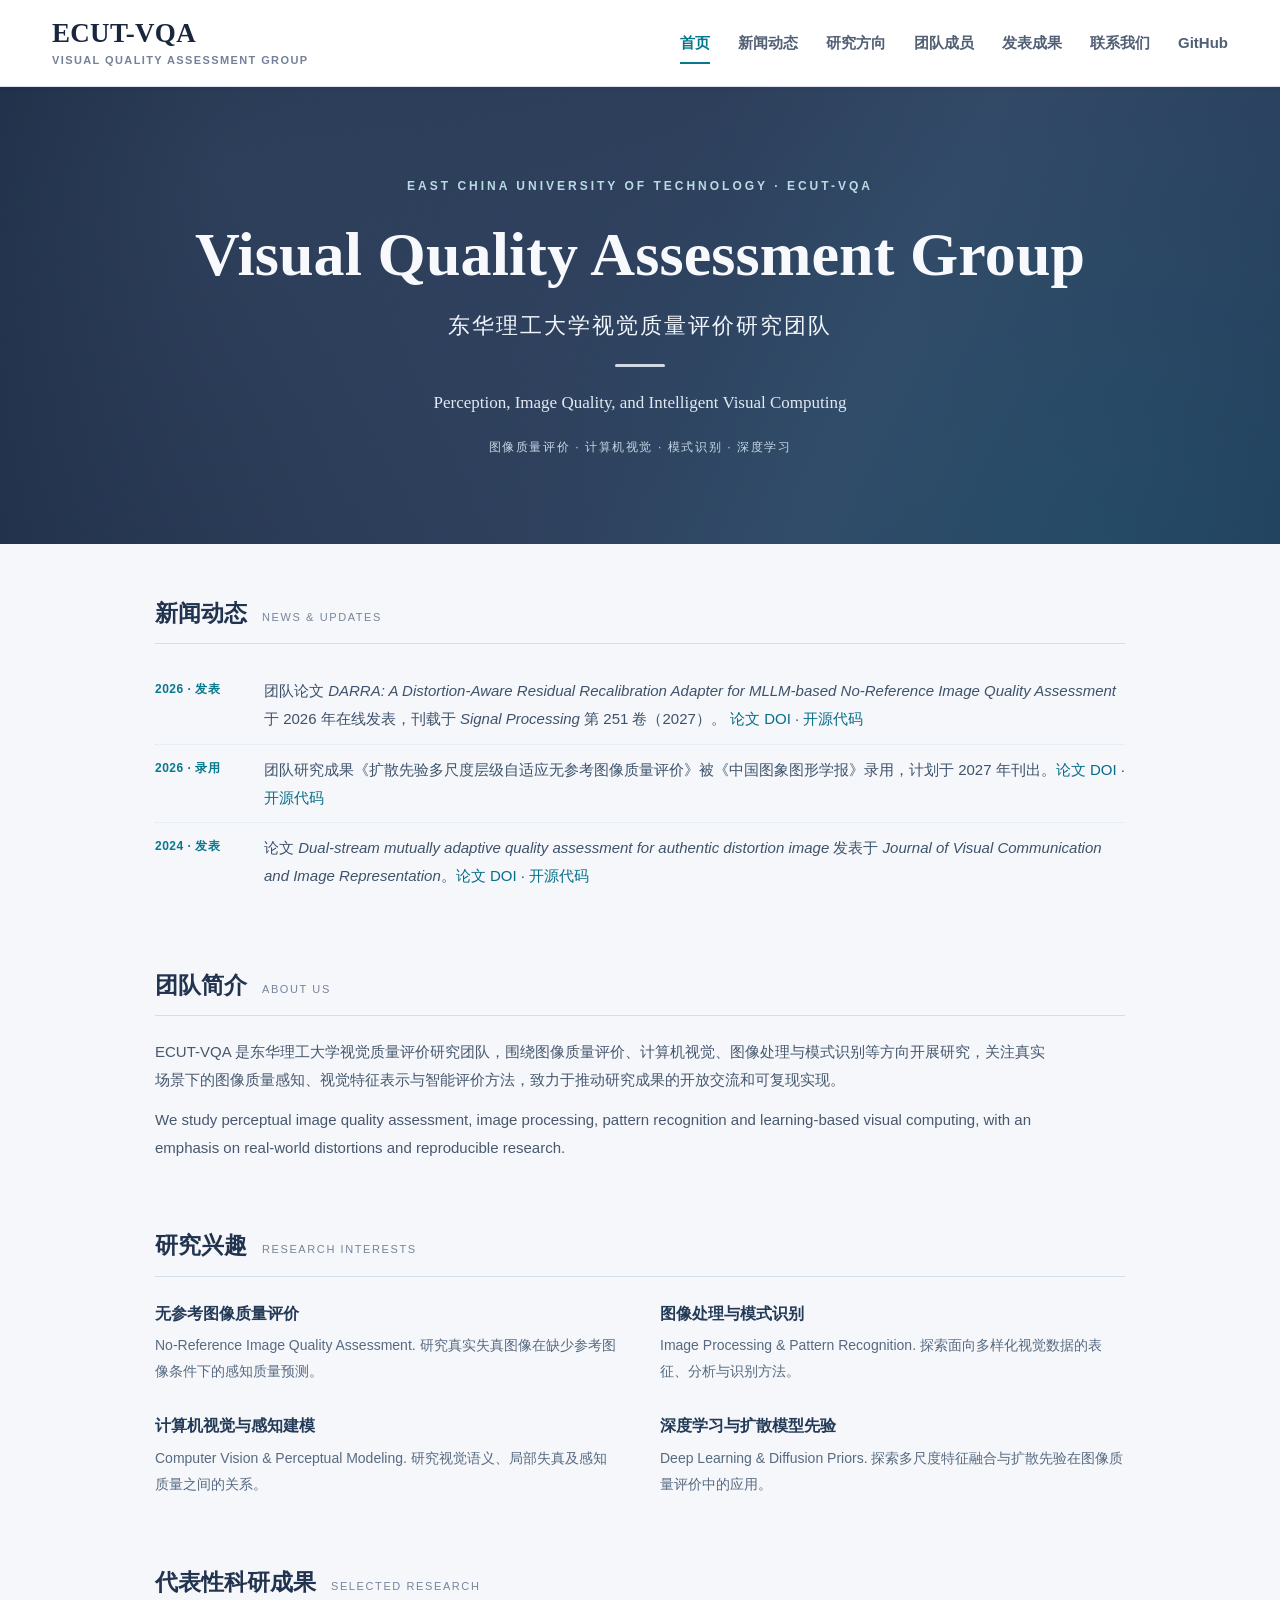
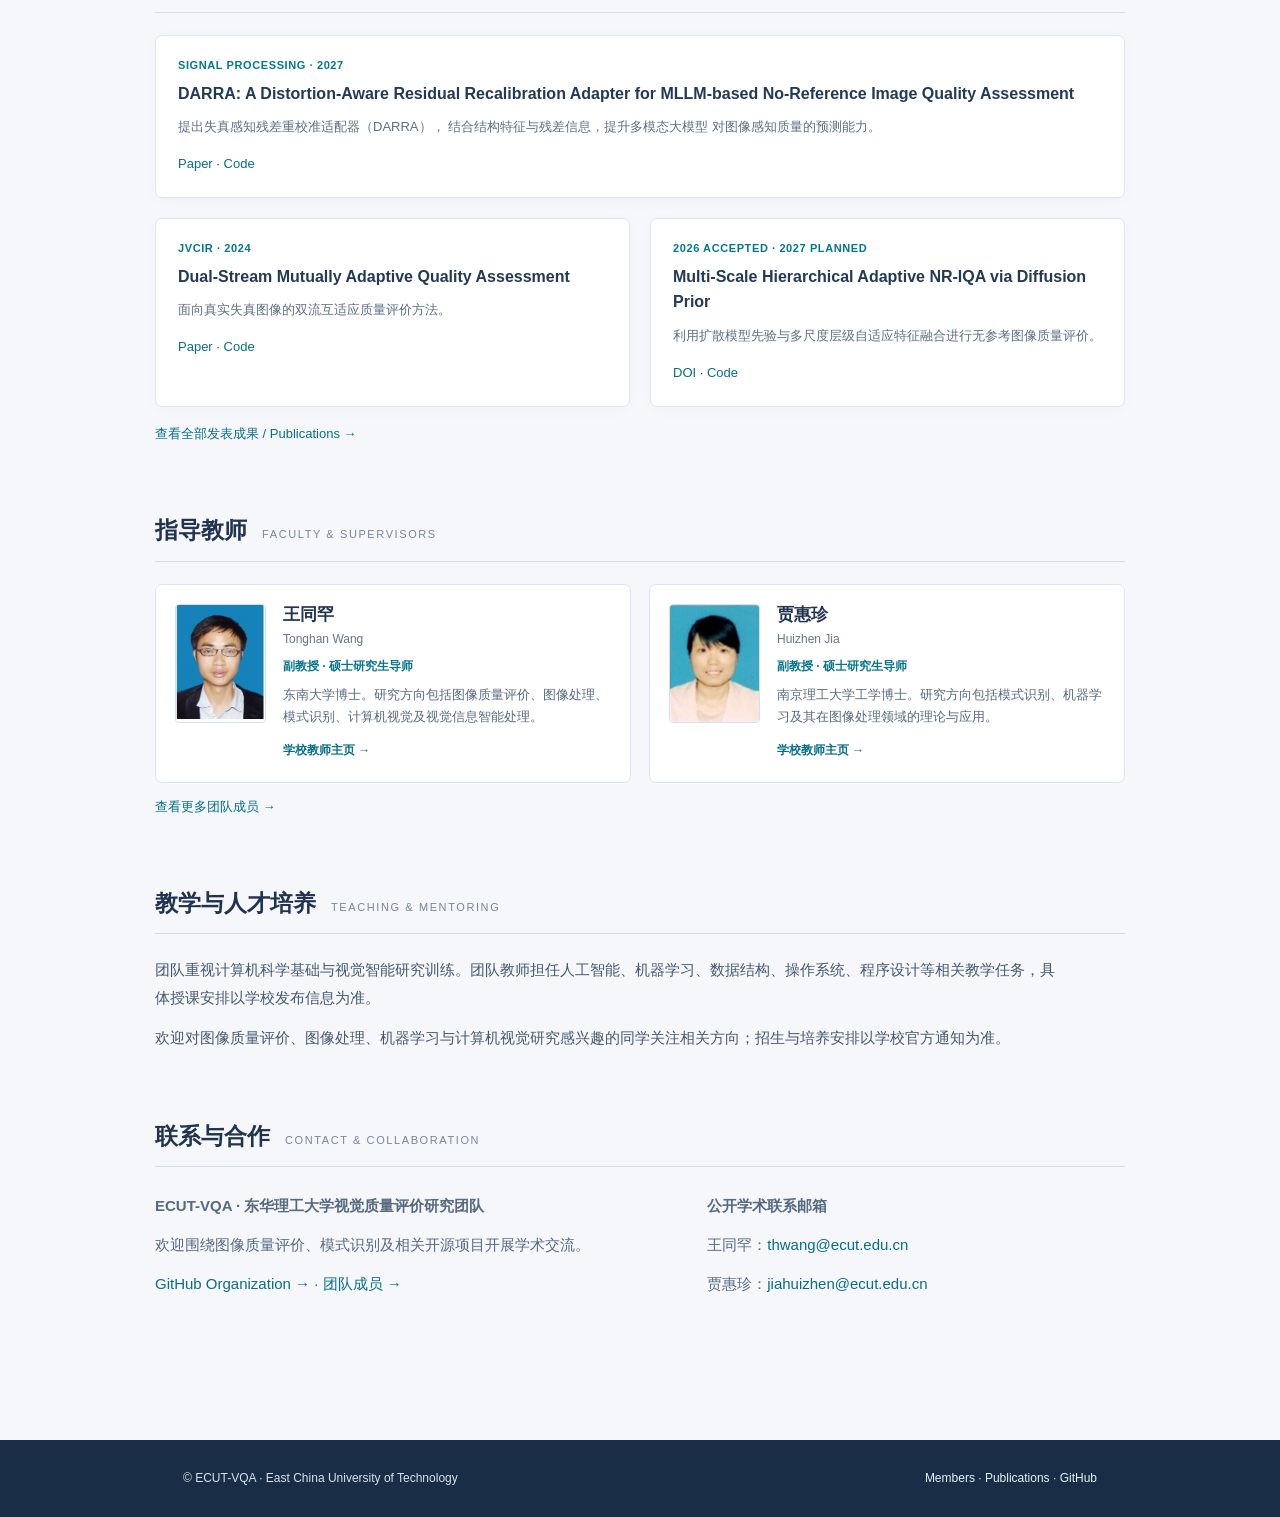
==== index.html @ 9368e844 "Update index.html" ====
<!doctype html>
<html lang="zh-CN">

<link rel="stylesheet" href="../assets/navigation.css">

<head>
  <meta charset="utf-8">
  <meta name="viewport" content="width=device-width, initial-scale=1">
  <meta name="description" content="ECUT-VQA 东华理工大学视觉质量评价研究团队。研究图像质量评价、模式识别、计算机视觉与深度学习。">
  <meta name="theme-color" content="#23344f">
  <title>ECUT-VQA | 东华理工大学视觉质量评价研究团队</title>
  <style>
    :root { --navy:#22334f; --navy-deep:#19273e; --navy-light:#3b4e6a; --teal:#04788d; --teal-light:#e8f5f6; --ink:#26364b; --muted:#607087; --line:#dce3ed; --bg:#f5f7fb; --white:#fff; }
    * {box-sizing:border-box}
    html{scroll-behavior:smooth;scroll-padding-top:90px}
    body{margin:0;background:var(--bg);color:var(--ink);font:15px/1.85 "Noto Sans SC","Microsoft YaHei","PingFang SC",-apple-system,BlinkMacSystemFont,"Segoe UI",sans-serif}
    a{color:#086e88;text-decoration:none}
    a:hover{text-decoration:underline}
    a:focus-visible{outline:3px solid #80c7d6;outline-offset:3px;border-radius:2px}
    .container{max-width:970px;margin:0 auto;padding:0 28px}
    .site-header{position:sticky;top:0;z-index:20;background:rgba(255,255,255,.97);border-bottom:1px solid var(--line);box-shadow:0 1px 8px rgba(22,39,61,.035)}
    .header-row{min-height:68px;display:flex;align-items:center;justify-content:space-between;gap:24px}
    .brand{font-family:Georgia,"Times New Roman",serif;color:var(--navy-deep);font-size:22px;font-weight:700;letter-spacing:.3px;white-space:nowrap}
    .brand small{display:block;font:10px/1.4 "Segoe UI",sans-serif;letter-spacing:1.3px;color:var(--muted);text-transform:uppercase}
    .nav{display:flex;align-items:center;flex-wrap:wrap;column-gap:23px;row-gap:5px}
    .nav a{font-size:13px;color:#526076;font-weight:600}
    .nav a:hover,.nav a.active{color:#006f8b;text-decoration:none}
    .hero{position:relative;isolation:isolate;overflow:hidden;text-align:center;background:linear-gradient(115deg,#1c2a43,#344765 67%,#263b59);color:#f8f9fd;padding:88px 0 86px}
    .hero:before{content:"";position:absolute;inset:0;z-index:-1;background:radial-gradient(circle at 18% 18%,rgba(142,180,217,.10),transparent 45%),radial-gradient(circle at 86% 100%,rgba(11,127,143,.18),transparent 50%)}
    .hero .eyebrow{font-size:12px;letter-spacing:3px;color:#b9dbe4;font-weight:700;text-transform:uppercase;margin-bottom:20px}
    .hero h1{font-family:Georgia,"Times New Roman",serif;font-size:clamp(37px,5.2vw,62px);font-weight:700;line-height:1.2;letter-spacing:.1px;max-width:920px;margin:0 auto 13px}
    .hero .cn{font-size:22px;letter-spacing:2px;font-weight:500;margin:14px auto 13px;color:#f1f5fc}
    .hero .rule{width:50px;height:3px;background:#d0dae7;margin:18px auto 20px;border-radius:4px}
    .hero .tagline{font-family:Georgia,"Times New Roman",serif;font-size:17px;color:#e1e9f3;margin:0}
    .hero .strap{font-size:12px;color:#c5d6e5;letter-spacing:1.6px;margin:17px 0 0}
    .content{padding:53px 0 64px}
    .section{margin-bottom:68px}
    .sec-head{display:flex;align-items:baseline;gap:15px;border-bottom:1px solid #d4deeb;padding-bottom:12px;margin-bottom:22px}
    .sec-head h2{font:600 23px/1.5 "Noto Serif SC","Songti SC","SimSun",Georgia,serif;margin:0;color:var(--navy)}
    .sec-head span{font:11px "Segoe UI",sans-serif;color:#77859a;letter-spacing:1.6px;text-transform:uppercase}
    .intro{max-width:900px;color:#47586e;margin:0 0 12px}
    .news-list{padding:0;margin:0;list-style:none}
    .news-list li{display:grid;grid-template-columns:92px 1fr;gap:17px;align-items:start;padding:11px 0;border-bottom:1px dotted #dde5ee}
    .news-list li:last-child{border-bottom:0}
    .news-year{font:700 12px/2 "Segoe UI",Arial,sans-serif;color:#08788d;letter-spacing:.5px}
    .news-list p{margin:0;color:#3e536b}
    .list-feature{display:grid;grid-template-columns:repeat(2,minmax(0,1fr));gap:26px 40px}
    .interest h3{color:#243b58;font-size:16px;margin:0 0 5px}
    .interest p{margin:0;color:#576a80;font-size:14px}
    .project-list{display:grid;grid-template-columns:1fr 1fr;gap:20px}
    .project{padding:21px 22px;background:#fff;border:1px solid #dde5ef;border-radius:7px;box-shadow:0 3px 18px rgba(38,57,82,.025)}
    .project h3{font-size:16px;line-height:1.6;margin:7px 0;color:#233a56}
    .project .label{font:700 11px/1.5 "Segoe UI",sans-serif;letter-spacing:.6px;color:#03788c}
    .project p{font-size:13px;color:#5c6f85;margin:9px 0}
    .project .links{font-size:13px;margin:13px 0 0}
    .teacher-list{display:grid;grid-template-columns:1fr 1fr;gap:18px}
    .teacher{display:flex;gap:17px;background:white;border:1px solid #dce5ef;padding:19px;border-radius:7px;align-items:flex-start;min-height:195px}
    .teacher img{width:91px;height:119px;object-fit:cover;flex-shrink:0;background:#e3ebf5;border-radius:4px;border:1px solid #d5dfe9}
    .teacher h3{font-size:17px;color:var(--navy);margin:0;line-height:1.35}
    .teacher .latin{color:#65768a;font-size:12px;margin:1px 0 5px}
    .teacher .role{font-size:12px;font-weight:700;color:#08768a;margin:2px 0 7px}
    .teacher .focus{font-size:13px;color:#586a80;line-height:1.7;margin:0 0 7px}
    .teacher a{font-size:12px;font-weight:650}
    .note{color:#718097;font-size:12px;margin-top:12px}
    .teachlist{margin:0;padding-left:20px;color:#52677e}
    .teachlist li{margin:7px 0}
    .contact{display:grid;grid-template-columns:1.25fr 1fr;gap:30px;align-items:start}
    .contact p{margin:3px 0 11px;color:#576a80}
    .contact a{overflow-wrap:anywhere}
    .foot{background:#192d46;color:#d8e2ef;padding:27px 0;font-size:12px}
    .foot .container{display:flex;justify-content:space-between;gap:18px;flex-wrap:wrap}
    .foot a{color:#e2f4f8}
    @media(max-width:780px){.header-row{padding:12px 0;align-items:flex-start;flex-direction:column;gap:9px}.nav{gap:8px 15px}.hero{padding:72px 0}.hero h1{font-size:38px}.hero .cn{font-size:17px;letter-spacing:.5px}.content{padding-top:36px}.list-feature,.project-list,.teacher-list,.contact{grid-template-columns:1fr}.section{margin-bottom:49px}}
    @media(max-width:480px){.container{padding:0 18px}.hero h1{font-size:33px}.hero .tagline{font-size:14px}.news-list li{grid-template-columns:64px 1fr;gap:8px}.teacher{padding:14px;gap:13px}.teacher img{width:76px;height:100px}.sec-head h2{font-size:21px}}
  
/* ===== ECUT-VQA Navigation Optimization ===== */

/* Only widen the header, not the page content */
.site-header .container {
  max-width: 1240px;
  padding-left: 32px;
  padding-right: 32px;
}

/* Header height and spacing */
.site-header .header-row {
  min-height: 86px;
  gap: 36px;
}

/* ECUT-VQA brand */
.site-header .brand {
  font-size: 27px;
  line-height: 1.15;
}

.site-header .brand small {
  font-size: 11px;
  letter-spacing: 1.4px;
  margin-top: 4px;
}

/* Navigation menu */
.site-header .nav {
  column-gap: 28px;
  row-gap: 12px;
  justify-content: flex-end;
}

.site-header .nav a {
  font-size: 15px;
  line-height: 1.5;
  white-space: nowrap;
}

/* Medium screens */
@media (max-width: 1050px) {
  .site-header .header-row {
    padding-top: 14px;
    padding-bottom: 14px;
    flex-wrap: wrap;
    gap: 16px;
  }

  .site-header .nav {
    column-gap: 22px;
    justify-content: flex-start;
  }
}

/* Mobile screens */
@media (max-width: 780px) {
  .site-header .container {
    padding-left: 20px;
    padding-right: 20px;
  }

  .site-header .brand {
    font-size: 25px;
  }

  .site-header .nav {
    column-gap: 16px;
    row-gap: 10px;
  }

  .site-header .nav a {
    font-size: 14px;
  }
}

  </style>
</head>
<body>
  <header class="site-header">
    <div class="container header-row">
      <a class="brand" href="index.html">ECUT-VQA<small>Visual Quality Assessment Group</small></a>
      <nav class="nav" aria-label="主导航">
        <a class="active" href="index.html" aria-current="page">首页</a>
        <a href="#news">新闻动态</a>
        <a href="#interests">研究方向</a>
        <a href="members.html">团队成员</a>
        <a href="publications.html">发表成果</a>
        <a href="contact.html">联系我们</a>
        <a href="https://github.com/ECUT-VQA" target="_blank" rel="noopener noreferrer">GitHub</a>
      </nav>
    </div>
  </header>
  <main>
    <section class="hero" aria-labelledby="hero-title">
      <div class="container">
        <div class="eyebrow">East China University of Technology · ECUT-VQA</div>
        <h1 id="hero-title">Visual Quality Assessment Group</h1>
        <p class="cn">东华理工大学视觉质量评价研究团队</p>
        <div class="rule" aria-hidden="true"></div>
        <p class="tagline">Perception, Image Quality, and Intelligent Visual Computing</p>
        <p class="strap">图像质量评价 · 计算机视觉 · 模式识别 · 深度学习</p>
      </div>
    </section>
    <div class="container content">
      <section class="section" id="news" aria-labelledby="news-title">
        <div class="sec-head"><h2 id="news-title">新闻动态</h2><span>News &amp; Updates</span></div>
        <ul class="news-list">
          
          <li>
            <span class="news-year">2026 · 发表</span>
            <p>
              团队论文
              <em>DARRA: A Distortion-Aware Residual Recalibration Adapter for MLLM-based No-Reference Image Quality Assessment</em>
              于 2026 年在线发表，刊载于
              <em>Signal Processing</em> 第 251 卷（2027）。
              <a href="https://doi.org/10.1016/j.sigpro.2026.110859">论文 DOI</a>
              ·
              <a href="https://github.com/ECUT-VQA/DARRA">开源代码</a>
            </p>
          </li>

          <li><span class="news-year">2026 · 录用</span><p>团队研究成果《扩散先验多尺度层级自适应无参考图像质量评价》被《中国图象图形学报》录用，计划于 2027 年刊出。<a href="https://doi.org/10.11834/jig.260455">论文 DOI</a> · <a href="https://github.com/ECUT-VQA/Diffusion-prior-multi-scale-hierarchical-adaptive-no-reference-image-quality-assessment">开源代码</a></p></li>
          <li><span class="news-year">2024 · 发表</span><p>论文 <em>Dual-stream mutually adaptive quality assessment for authentic distortion image</em> 发表于 <em>Journal of Visual Communication and Image Representation</em>。<a href="https://doi.org/10.1016/j.jvcir.2024.104216">论文 DOI</a> · <a href="https://github.com/ECUT-VQA/Dual-Stream-Mutually-Adaptive-Quality-Assessment-for-Authentic-Distortion-Image">开源代码</a></p></li>
        </ul>
      </section>
      <section class="section" id="about" aria-labelledby="about-title">
        <div class="sec-head"><h2 id="about-title">团队简介</h2><span>About Us</span></div>
        <p class="intro">ECUT-VQA 是东华理工大学视觉质量评价研究团队，围绕图像质量评价、计算机视觉、图像处理与模式识别等方向开展研究，关注真实场景下的图像质量感知、视觉特征表示与智能评价方法，致力于推动研究成果的开放交流和可复现实现。</p>
        <p class="intro">We study perceptual image quality assessment, image processing, pattern recognition and learning-based visual computing, with an emphasis on real-world distortions and reproducible research.</p>
      </section>
      <section class="section" id="interests" aria-labelledby="interests-title">
        <div class="sec-head"><h2 id="interests-title">研究兴趣</h2><span>Research Interests</span></div>
        <div class="list-feature">
          <div class="interest"><h3>无参考图像质量评价</h3><p>No-Reference Image Quality Assessment. 研究真实失真图像在缺少参考图像条件下的感知质量预测。</p></div>
          <div class="interest"><h3>图像处理与模式识别</h3><p>Image Processing &amp; Pattern Recognition. 探索面向多样化视觉数据的表征、分析与识别方法。</p></div>
          <div class="interest"><h3>计算机视觉与感知建模</h3><p>Computer Vision &amp; Perceptual Modeling. 研究视觉语义、局部失真及感知质量之间的关系。</p></div>
          <div class="interest"><h3>深度学习与扩散模型先验</h3><p>Deep Learning &amp; Diffusion Priors. 探索多尺度特征融合与扩散先验在图像质量评价中的应用。</p></div>
        </div>
      </section>
      <section class="section" id="projects" aria-labelledby="projects-title">
        <div class="sec-head"><h2 id="projects-title">代表性科研成果</h2><span>Selected Research</span></div>
        <div class="project-list">
          
          <article class="project" style="grid-column:1 / -1">
            <div class="label">SIGNAL PROCESSING · 2027</div>
          
            <h3>
              DARRA: A Distortion-Aware Residual
              Recalibration Adapter for MLLM-based
              No-Reference Image Quality Assessment
            </h3>
          
            <p>
              提出失真感知残差重校准适配器（DARRA），
              结合结构特征与残差信息，提升多模态大模型
              对图像感知质量的预测能力。
            </p>
          
            <div class="links">
              <a href="https://doi.org/10.1016/j.sigpro.2026.110859">
                Paper
              </a>
              ·
              <a href="https://github.com/ECUT-VQA/DARRA">
                Code
              </a>
            
            </div>
          </article>

          <article class="project"><div class="label">JVCIR · 2024</div><h3>Dual-Stream Mutually Adaptive Quality Assessment</h3><p>面向真实失真图像的双流互适应质量评价方法。</p><div class="links"><a href="https://doi.org/10.1016/j.jvcir.2024.104216">Paper</a> · <a href="https://github.com/ECUT-VQA/Dual-Stream-Mutually-Adaptive-Quality-Assessment-for-Authentic-Distortion-Image">Code</a></div></article>
          <article class="project"><div class="label">2026 ACCEPTED · 2027 PLANNED</div><h3>Multi-Scale Hierarchical Adaptive NR-IQA via Diffusion Prior</h3><p>利用扩散模型先验与多尺度层级自适应特征融合进行无参考图像质量评价。</p><div class="links"><a href="https://doi.org/10.11834/jig.260455">DOI</a> · <a href="https://github.com/ECUT-VQA/Diffusion-prior-multi-scale-hierarchical-adaptive-no-reference-image-quality-assessment">Code</a></div></article>
        </div>
        <p style="margin:15px 0 0;font-size:13px"><a href="publications.html">查看全部发表成果 / Publications →</a></p>
      </section>
      <section class="section" id="faculty" aria-labelledby="faculty-title">
        <div class="sec-head"><h2 id="faculty-title">指导教师</h2><span>Faculty &amp; Supervisors</span></div>
        <div class="teacher-list">
          <article class="teacher">
            <img src="[data-uri]" alt="王同罕老师的教师简介照片" loading="lazy">
            <div><h3>王同罕</h3><p class="latin">Tonghan Wang</p><p class="role">副教授 · 硕士研究生导师</p><p class="focus">东南大学博士。研究方向包括图像质量评价、图像处理、模式识别、计算机视觉及视觉信息智能处理。</p><a href="https://ses.ecut.edu.cn/09/eb/c9824a133611/page.htm">学校教师主页 →</a></div>
          </article>
          <article class="teacher">
            <img src="[data-uri]" alt="贾惠珍老师的教师简介照片" loading="lazy">
            <div><h3>贾惠珍</h3><p class="latin">Huizhen Jia</p><p class="role">副教授 · 硕士研究生导师</p><p class="focus">南京理工大学工学博士。研究方向包括模式识别、机器学习及其在图像处理领域的理论与应用。</p><a href="https://ies.ecut.edu.cn/0e/06/c2315a69126/page.htm">学校教师主页 →</a></div>
          </article>
        </div>
        <p class="note"></p>
        <p style="font-size:13px;margin-top:12px"><a href="members.html">查看更多团队成员 →</a></p>
      </section>
      <section class="section" id="education" aria-labelledby="education-title">
        <div class="sec-head"><h2 id="education-title">教学与人才培养</h2><span>Teaching &amp; Mentoring</span></div>
        <p class="intro">团队重视计算机科学基础与视觉智能研究训练。团队教师担任人工智能、机器学习、数据结构、操作系统、程序设计等相关教学任务，具体授课安排以学校发布信息为准。</p>
        <p class="intro">欢迎对图像质量评价、图像处理、机器学习与计算机视觉研究感兴趣的同学关注相关方向；招生与培养安排以学校官方通知为准。</p>
      </section>
      <section class="section" id="contact" aria-labelledby="contact-title">
        <div class="sec-head"><h2 id="contact-title">联系与合作</h2><span>Contact &amp; Collaboration</span></div>
        <div class="contact">
          <div><p><strong>ECUT-VQA · 东华理工大学视觉质量评价研究团队</strong></p><p>欢迎围绕图像质量评价、模式识别及相关开源项目开展学术交流。</p><p><a href="https://github.com/ECUT-VQA">GitHub Organization →</a> · <a href="members.html">团队成员 →</a></p></div>
          <div><p><strong>公开学术联系邮箱</strong></p><p>王同罕：<a href="mailto:thwang@ecut.edu.cn">thwang@ecut.edu.cn</a></p><p>贾惠珍：<a href="mailto:jiahuizhen@ecut.edu.cn">jiahuizhen@ecut.edu.cn</a></p></div>
        </div>
      </section>
    </div>
  </main>
  <footer class="foot"><div class="container"><span>© ECUT-VQA · East China University of Technology</span><span><a href="members.html">Members</a> · <a href="publications.html">Publications</a> · <a href="https://github.com/ECUT-VQA">GitHub</a></span></div></footer>
</body>
</html>
---- assets/navigation.css ----
/* ECUT-VQA Global Navigation Styles */

.site-header,
.topbar {
  position: sticky;
  top: 0;
  z-index: 100;
  background: rgba(255, 255, 255, 0.98);
  border-bottom: 1px solid #e2e8f0;
  box-shadow: 0 1px 7px rgba(25, 40, 62, 0.03);
}

/* Shared header container */
.site-header .header-row,
.topbar > .container {
  width: 100%;
  max-width: 1240px;
  min-height: 86px;
  margin: 0 auto;
  padding: 0 32px;
  display: flex;
  align-items: center;
  justify-content: space-between;
  gap: 36px;
}

/* Lab name */
.site-header .brand,
.topbar .brand {
  color: #19273e;
  font-family: Georgia, "Times New Roman", serif;
  font-size: 27px;
  font-weight: 700;
  line-height: 1.15;
  white-space: nowrap;
}

/* Subtitle */
.site-header .brand small,
.topbar .brand span,
.topbar .brand small {
  display: block;
  margin-top: 4px;
  color: #748198;
  font: 600 11px/1.4 "Segoe UI", Arial, sans-serif;
  letter-spacing: 1.4px;
  text-transform: uppercase;
}

/* Navigation */
.site-header .nav,
.topbar nav.nav,
.topbar .navlinks {
  display: flex;
  align-items: center;
  justify-content: flex-end;
  flex-wrap: wrap;
  column-gap: 28px;
  row-gap: 12px;
}

.site-header .nav a,
.topbar nav.nav a,
.topbar .navlinks a {
  position: relative;
  color: #526076;
  font-size: 15px;
  font-weight: 600;
  line-height: 1.5;
  white-space: nowrap;
  text-decoration: none;
}

/* Active menu */
.site-header .nav a:hover,
.site-header .nav a.active,
.topbar nav.nav a:hover,
.topbar nav.nav a.current,
.topbar .navlinks a:hover,
.topbar .navlinks a.active {
  color: #04788d;
}

.site-header .nav a.active::after,
.topbar nav.nav a.current::after,
.topbar .navlinks a.active::after {
  content: "";
  position: absolute;
  left: 0;
  right: 0;
  bottom: -10px;
  height: 2px;
  background: #04788d;
}

/* Tablet */
@media (max-width: 1050px) {
  .site-header .header-row,
  .topbar > .container {
    flex-wrap: wrap;
    padding-top: 14px;
    padding-bottom: 14px;
    gap: 16px;
  }

  .site-header .nav,
  .topbar nav.nav,
  .topbar .navlinks {
    justify-content: flex-start;
    column-gap: 22px;
  }
}

/* Mobile */
@media (max-width: 760px) {
  .site-header .header-row,
  .topbar > .container {
    flex-direction: column;
    align-items: flex-start;
    padding: 14px 20px;
    gap: 12px;
  }

  .site-header .brand,
  .topbar .brand {
    font-size: 25px;
  }

  .site-header .nav,
  .topbar nav.nav,
  .topbar .navlinks {
    justify-content: flex-start;
    column-gap: 16px;
    row-gap: 10px;
  }

  .site-header .nav a,
  .topbar nav.nav a,
  .topbar .navlinks a {
    font-size: 14px;
  }

  .site-header .nav a.active::after,
  .topbar nav.nav a.current::after,
  .topbar .navlinks a.active::after {
    display: none;
  }
}
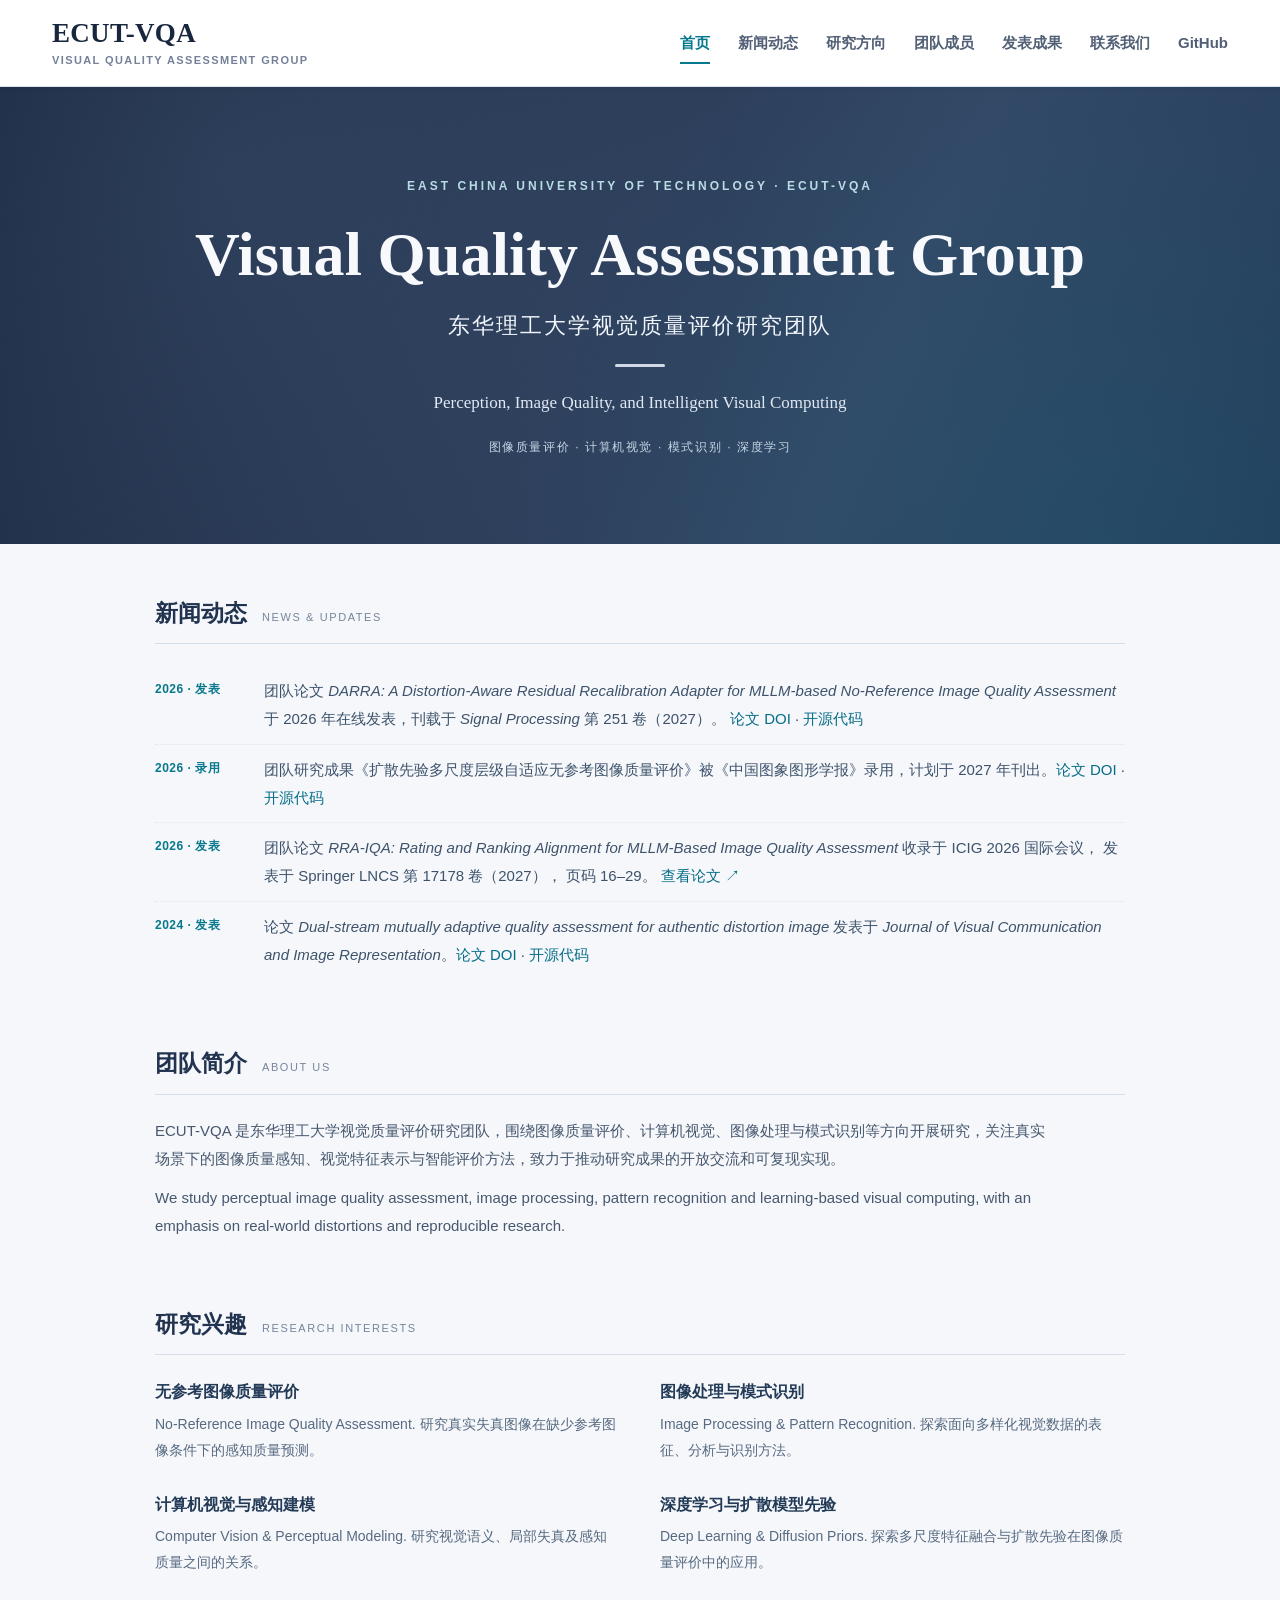
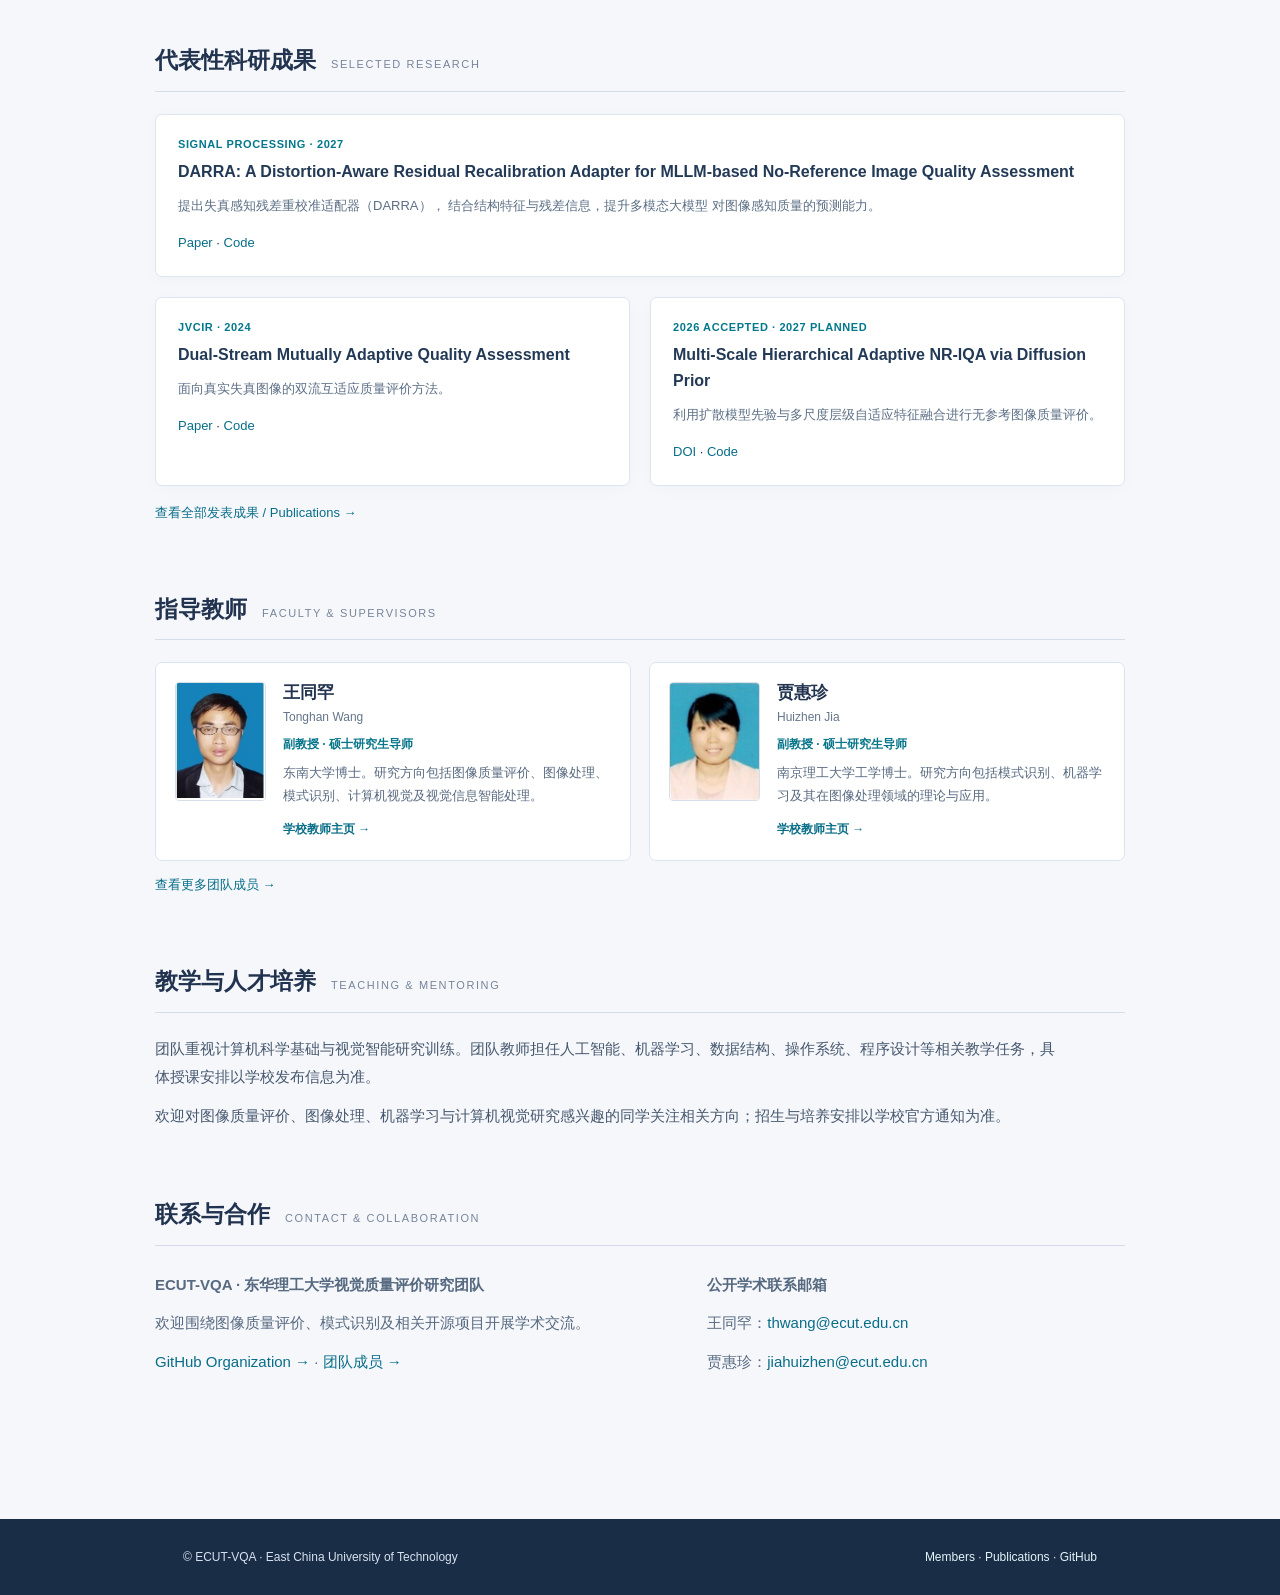
==== commit 089d1869: "Update index.html" ====
--- a/index.html
+++ b/index.html
@@ -195,7 +195,26 @@
             </p>
           </li>
 
+          
           <li><span class="news-year">2026 · 录用</span><p>团队研究成果《扩散先验多尺度层级自适应无参考图像质量评价》被《中国图象图形学报》录用，计划于 2027 年刊出。<a href="https://doi.org/10.11834/jig.260455">论文 DOI</a> · <a href="https://github.com/ECUT-VQA/Diffusion-prior-multi-scale-hierarchical-adaptive-no-reference-image-quality-assessment">开源代码</a></p></li>
+          
+<li>
+  <span class="news-year">2026 · 发表</span>
+  <p>
+    团队论文
+    <em>RRA-IQA: Rating and Ranking Alignment for
+    MLLM-Based Image Quality Assessment</em>
+    收录于 ICIG 2026 国际会议，
+    发表于 Springer LNCS 第 17178 卷（2027），
+    页码 16–29。
+    <a href="https://link.springer.com/chapter/10.1007/978-981-92-7192-4_2"
+       target="_blank"
+       rel="noopener noreferrer">
+      查看论文 ↗
+    </a>
+  </p>
+</li>
+
           <li><span class="news-year">2024 · 发表</span><p>论文 <em>Dual-stream mutually adaptive quality assessment for authentic distortion image</em> 发表于 <em>Journal of Visual Communication and Image Representation</em>。<a href="https://doi.org/10.1016/j.jvcir.2024.104216">论文 DOI</a> · <a href="https://github.com/ECUT-VQA/Dual-Stream-Mutually-Adaptive-Quality-Assessment-for-Authentic-Distortion-Image">开源代码</a></p></li>
         </ul>
       </section>
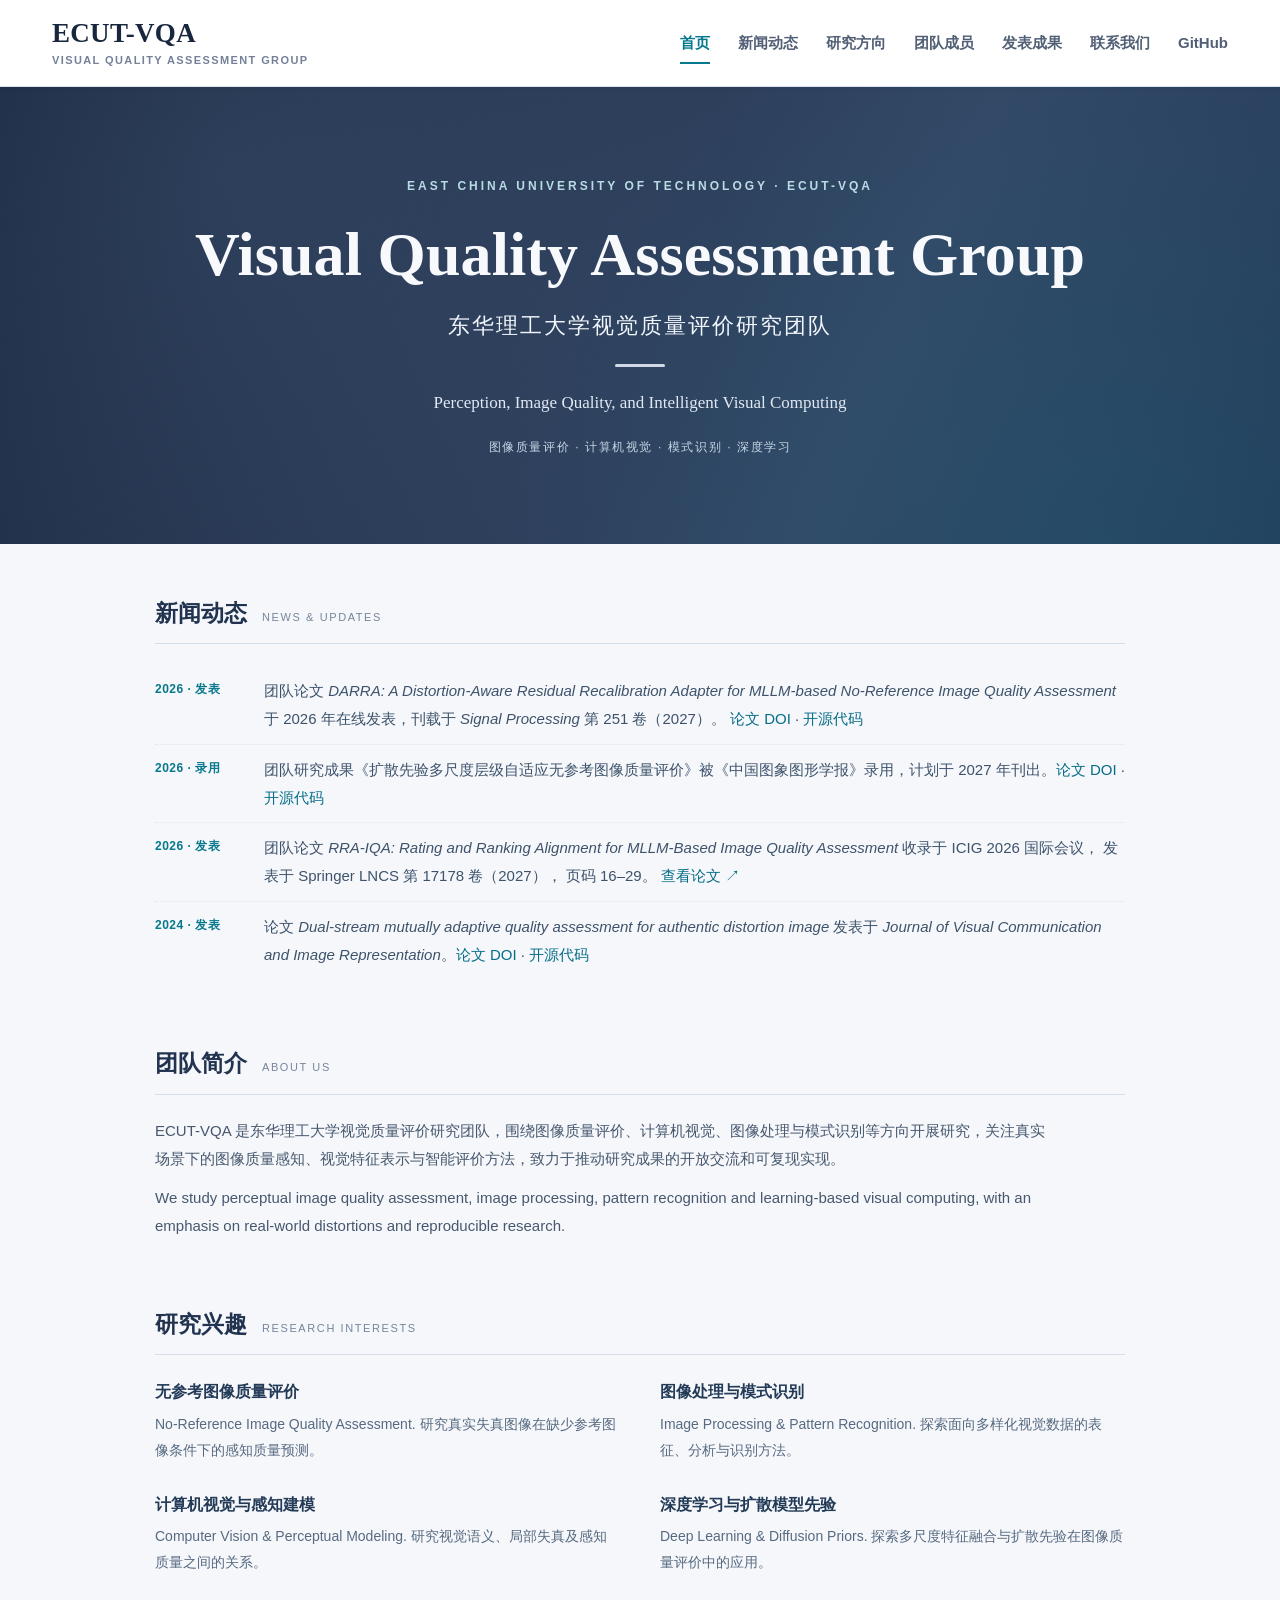
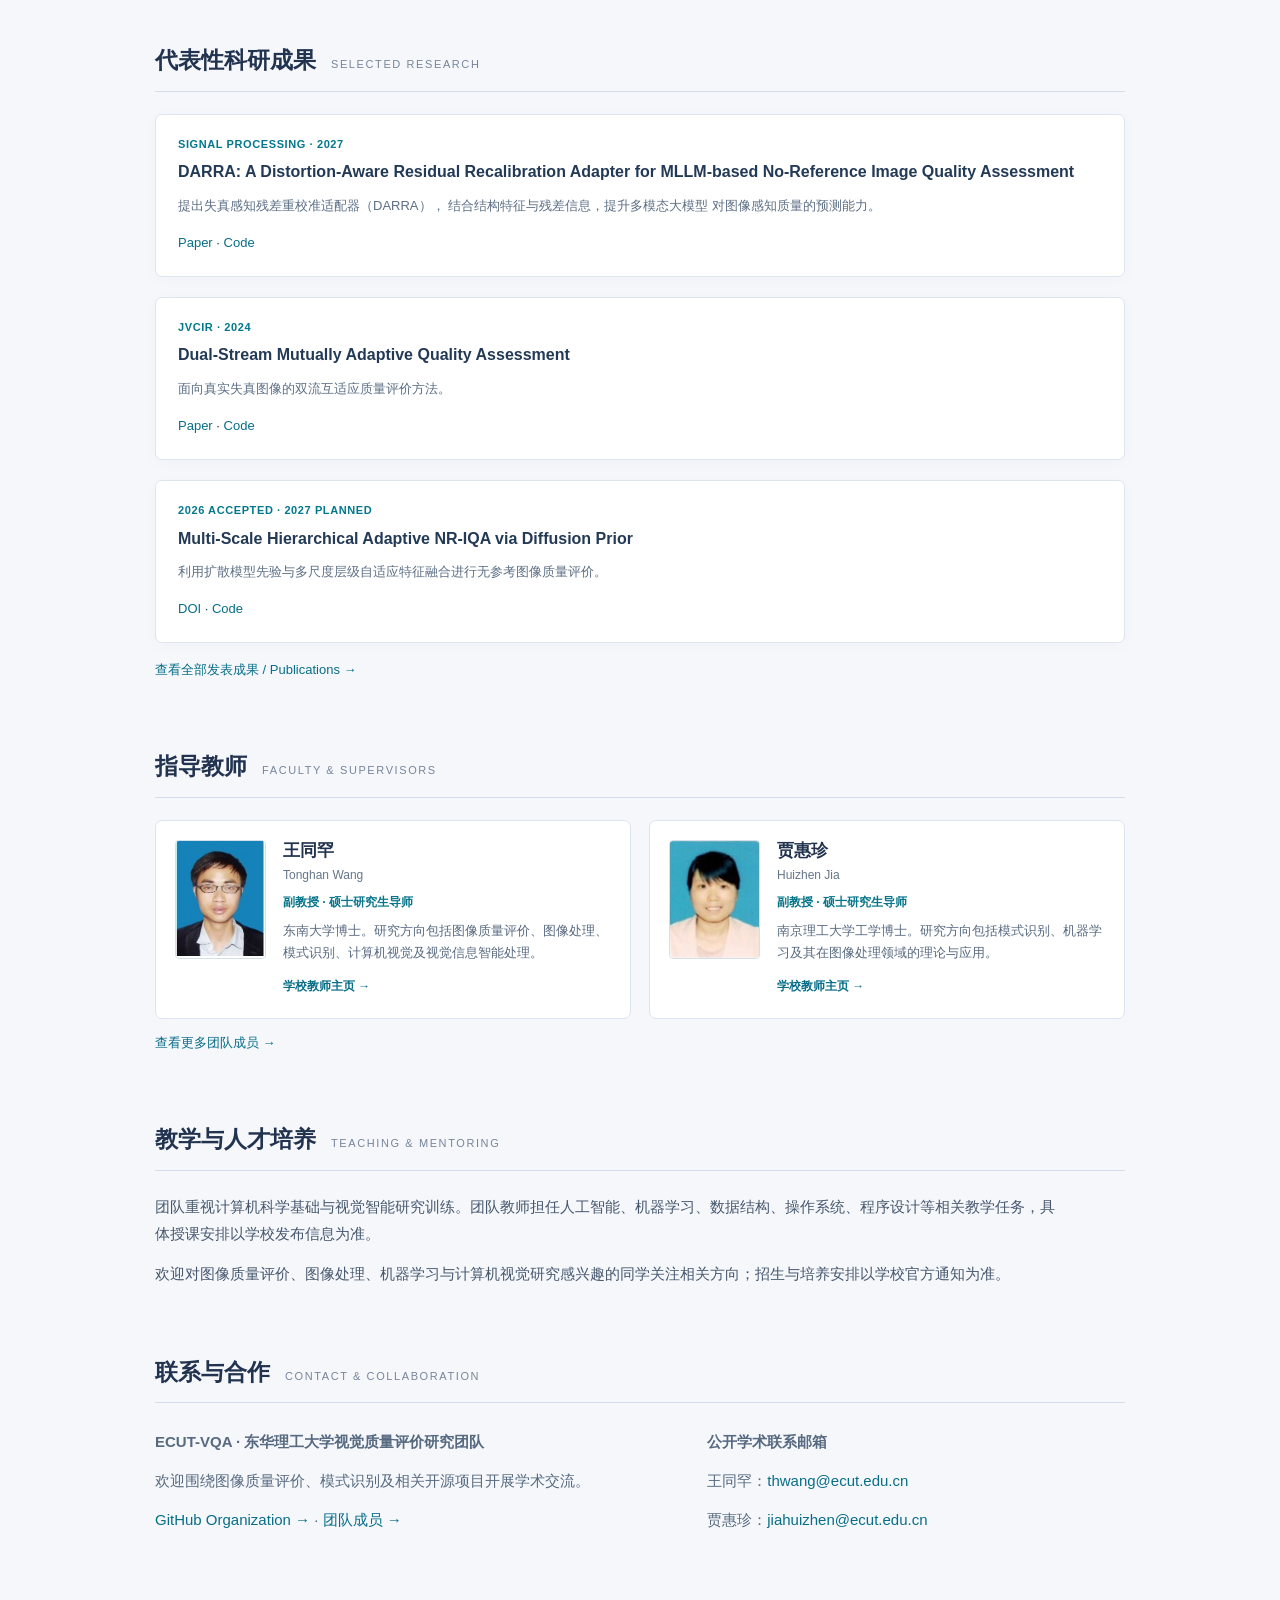
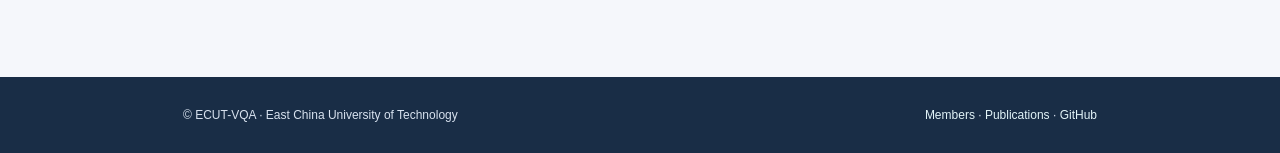
==== commit 88446d84: "Update index.html" ====
--- a/index.html
+++ b/index.html
@@ -47,7 +47,13 @@
     .list-feature{display:grid;grid-template-columns:repeat(2,minmax(0,1fr));gap:26px 40px}
     .interest h3{color:#243b58;font-size:16px;margin:0 0 5px}
     .interest p{margin:0;color:#576a80;font-size:14px}
-    .project-list{display:grid;grid-template-columns:1fr 1fr;gap:20px}
+    
+.project-list {
+  display: grid;
+  grid-template-columns: 1fr;
+  gap: 20px;
+}
+
     .project{padding:21px 22px;background:#fff;border:1px solid #dde5ef;border-radius:7px;box-shadow:0 3px 18px rgba(38,57,82,.025)}
     .project h3{font-size:16px;line-height:1.6;margin:7px 0;color:#233a56}
     .project .label{font:700 11px/1.5 "Segoe UI",sans-serif;letter-spacing:.6px;color:#03788c}
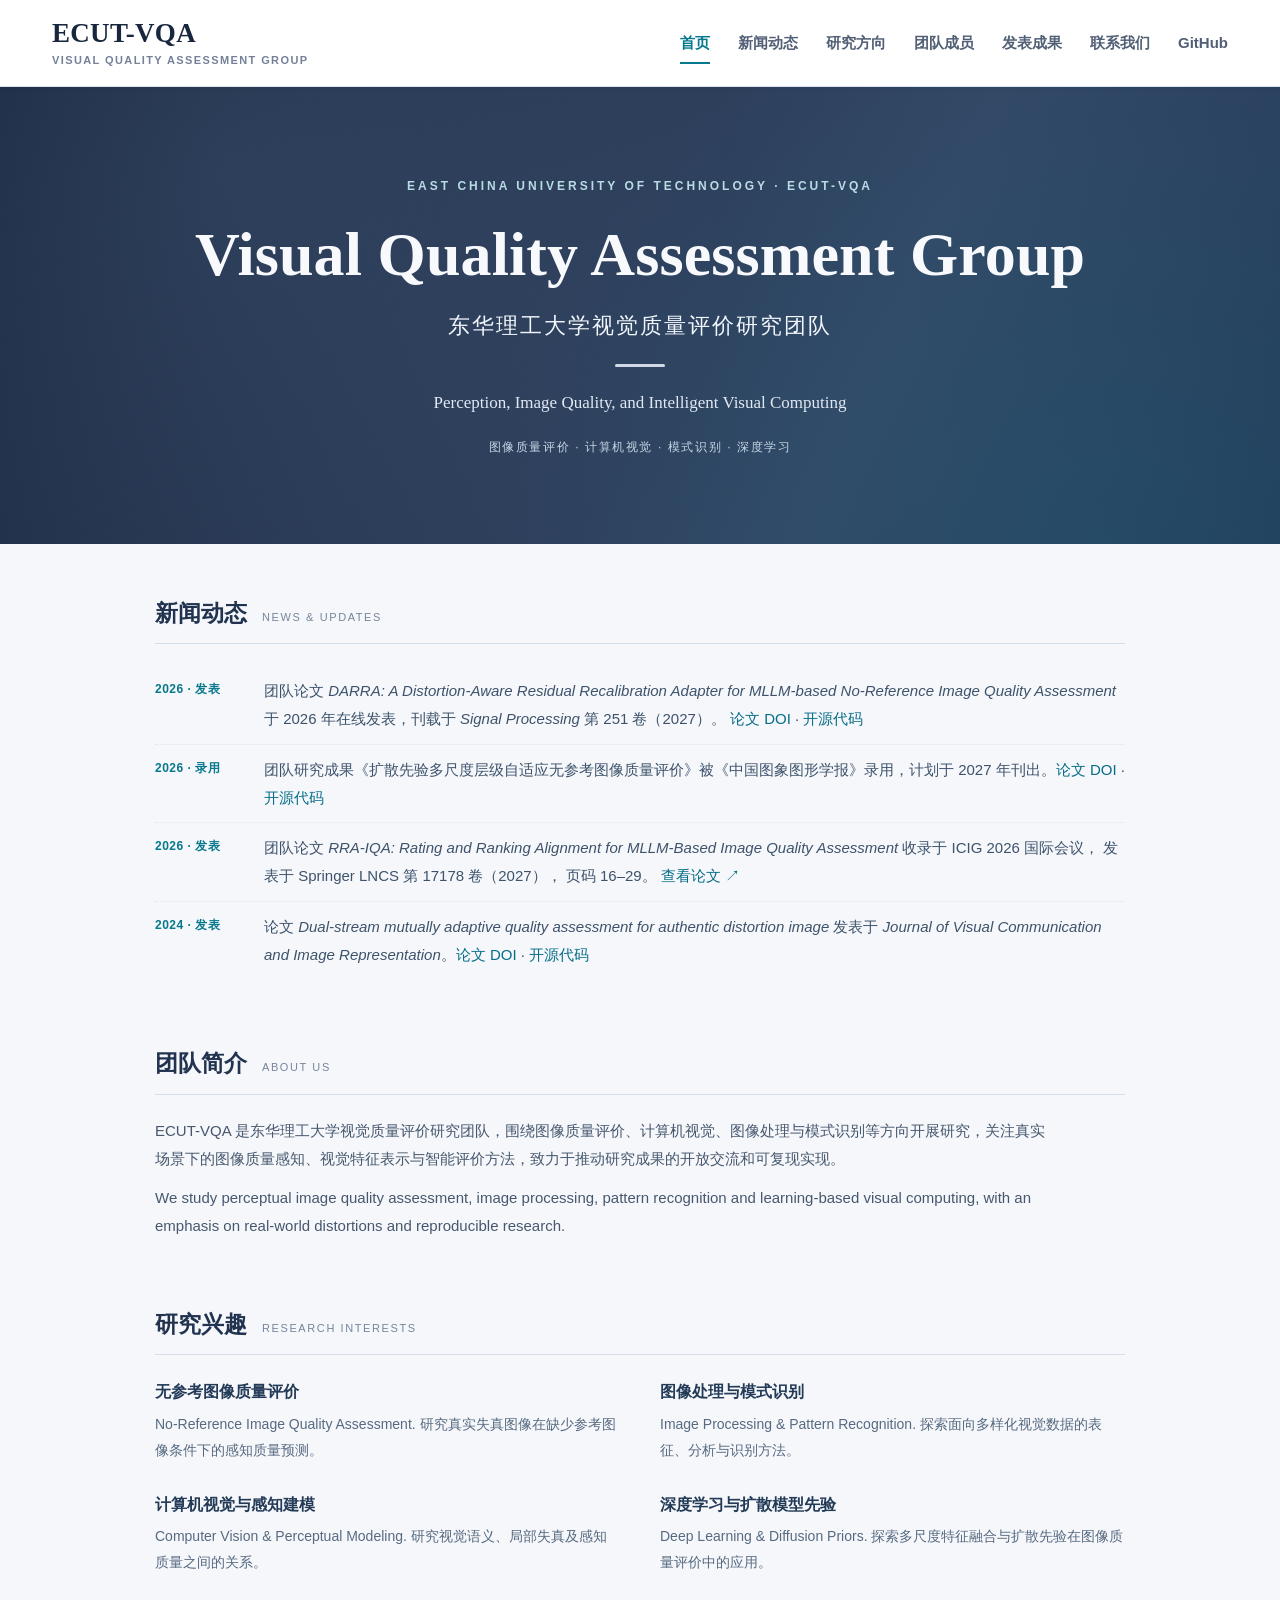
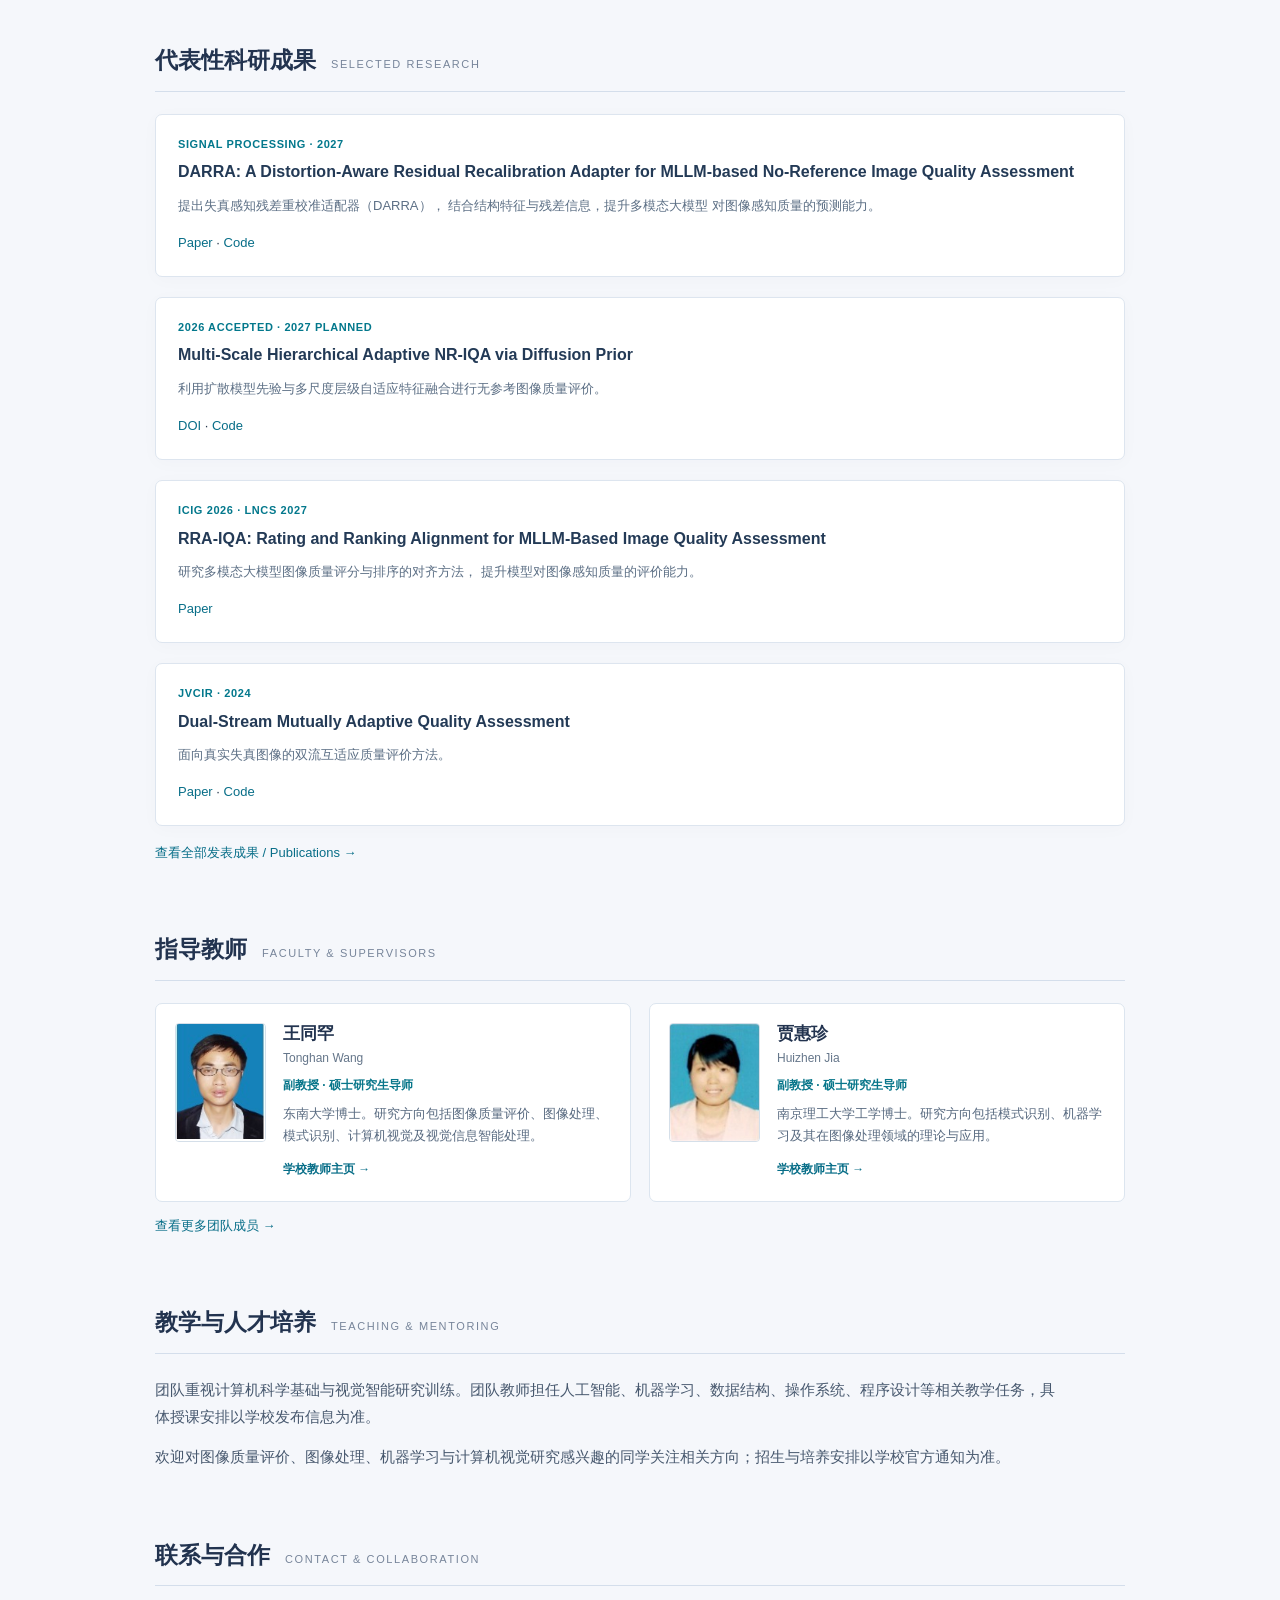
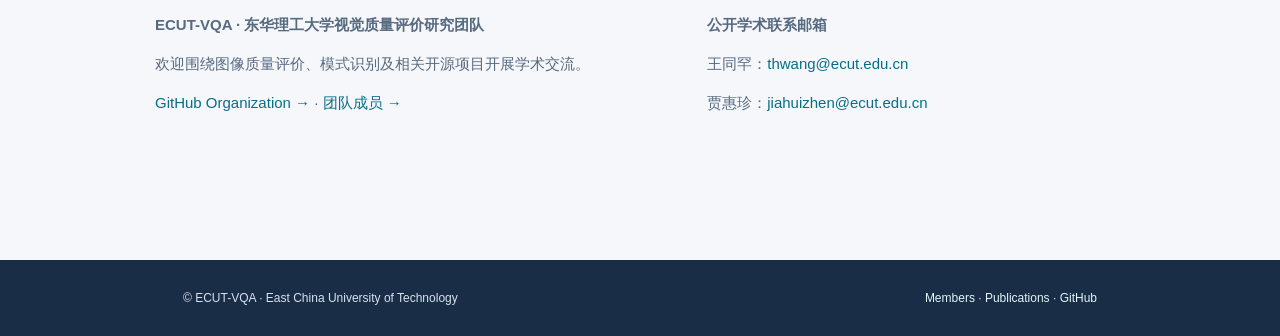
==== commit 921dccec: "Update index.html" ====
--- a/index.html
+++ b/index.html
@@ -269,8 +269,35 @@
             </div>
           </article>
 
+          
+          <article class="project"><div class="label">2026 ACCEPTED · 2027 PLANNED</div><h3>Multi-Scale Hierarchical Adaptive NR-IQA via Diffusion Prior</h3><p>利用扩散模型先验与多尺度层级自适应特征融合进行无参考图像质量评价。</p><div class="links"><a href="https://doi.org/10.11834/jig.260455">DOI</a> · <a href="https://github.com/ECUT-VQA/Diffusion-prior-multi-scale-hierarchical-adaptive-no-reference-image-quality-assessment">Code</a></div></article>
+          
+<!-- RRA-IQA: ICIG 2026 -->
+<article class="project" style="grid-column:1 / -1">
+  <div class="label">
+    ICIG 2026 · LNCS 2027
+  </div>
+
+  <h3>
+    RRA-IQA: Rating and Ranking Alignment
+    for MLLM-Based Image Quality Assessment
+  </h3>
+
+  <p>
+    研究多模态大模型图像质量评分与排序的对齐方法，
+    提升模型对图像感知质量的评价能力。
+  </p>
+
+  <div class="links">
+    <a href="https://link.springer.com/chapter/10.1007/978-981-92-7192-4_2"
+       target="_blank"
+       rel="noopener noreferrer">
+      Paper
+    </a>
+  </div>
+</article>
+
           <article class="project"><div class="label">JVCIR · 2024</div><h3>Dual-Stream Mutually Adaptive Quality Assessment</h3><p>面向真实失真图像的双流互适应质量评价方法。</p><div class="links"><a href="https://doi.org/10.1016/j.jvcir.2024.104216">Paper</a> · <a href="https://github.com/ECUT-VQA/Dual-Stream-Mutually-Adaptive-Quality-Assessment-for-Authentic-Distortion-Image">Code</a></div></article>
-          <article class="project"><div class="label">2026 ACCEPTED · 2027 PLANNED</div><h3>Multi-Scale Hierarchical Adaptive NR-IQA via Diffusion Prior</h3><p>利用扩散模型先验与多尺度层级自适应特征融合进行无参考图像质量评价。</p><div class="links"><a href="https://doi.org/10.11834/jig.260455">DOI</a> · <a href="https://github.com/ECUT-VQA/Diffusion-prior-multi-scale-hierarchical-adaptive-no-reference-image-quality-assessment">Code</a></div></article>
         </div>
         <p style="margin:15px 0 0;font-size:13px"><a href="publications.html">查看全部发表成果 / Publications →</a></p>
       </section>
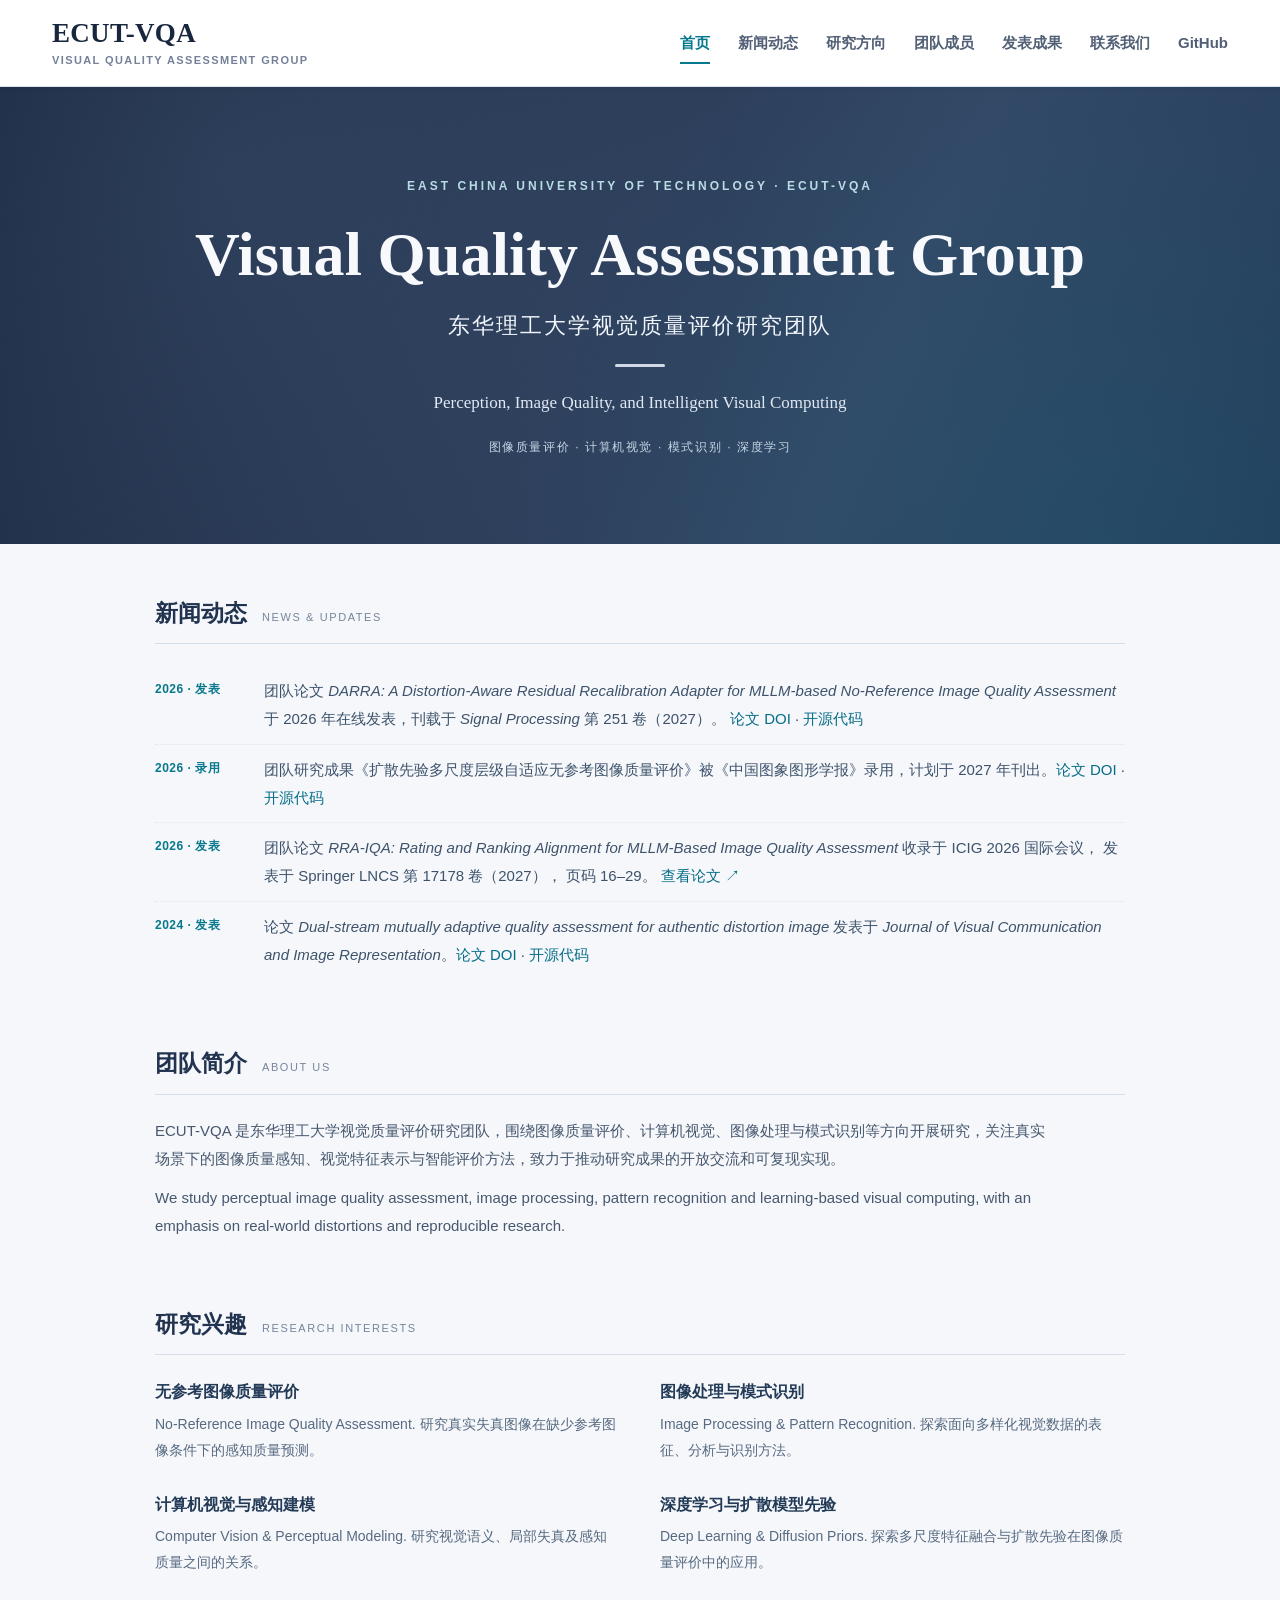
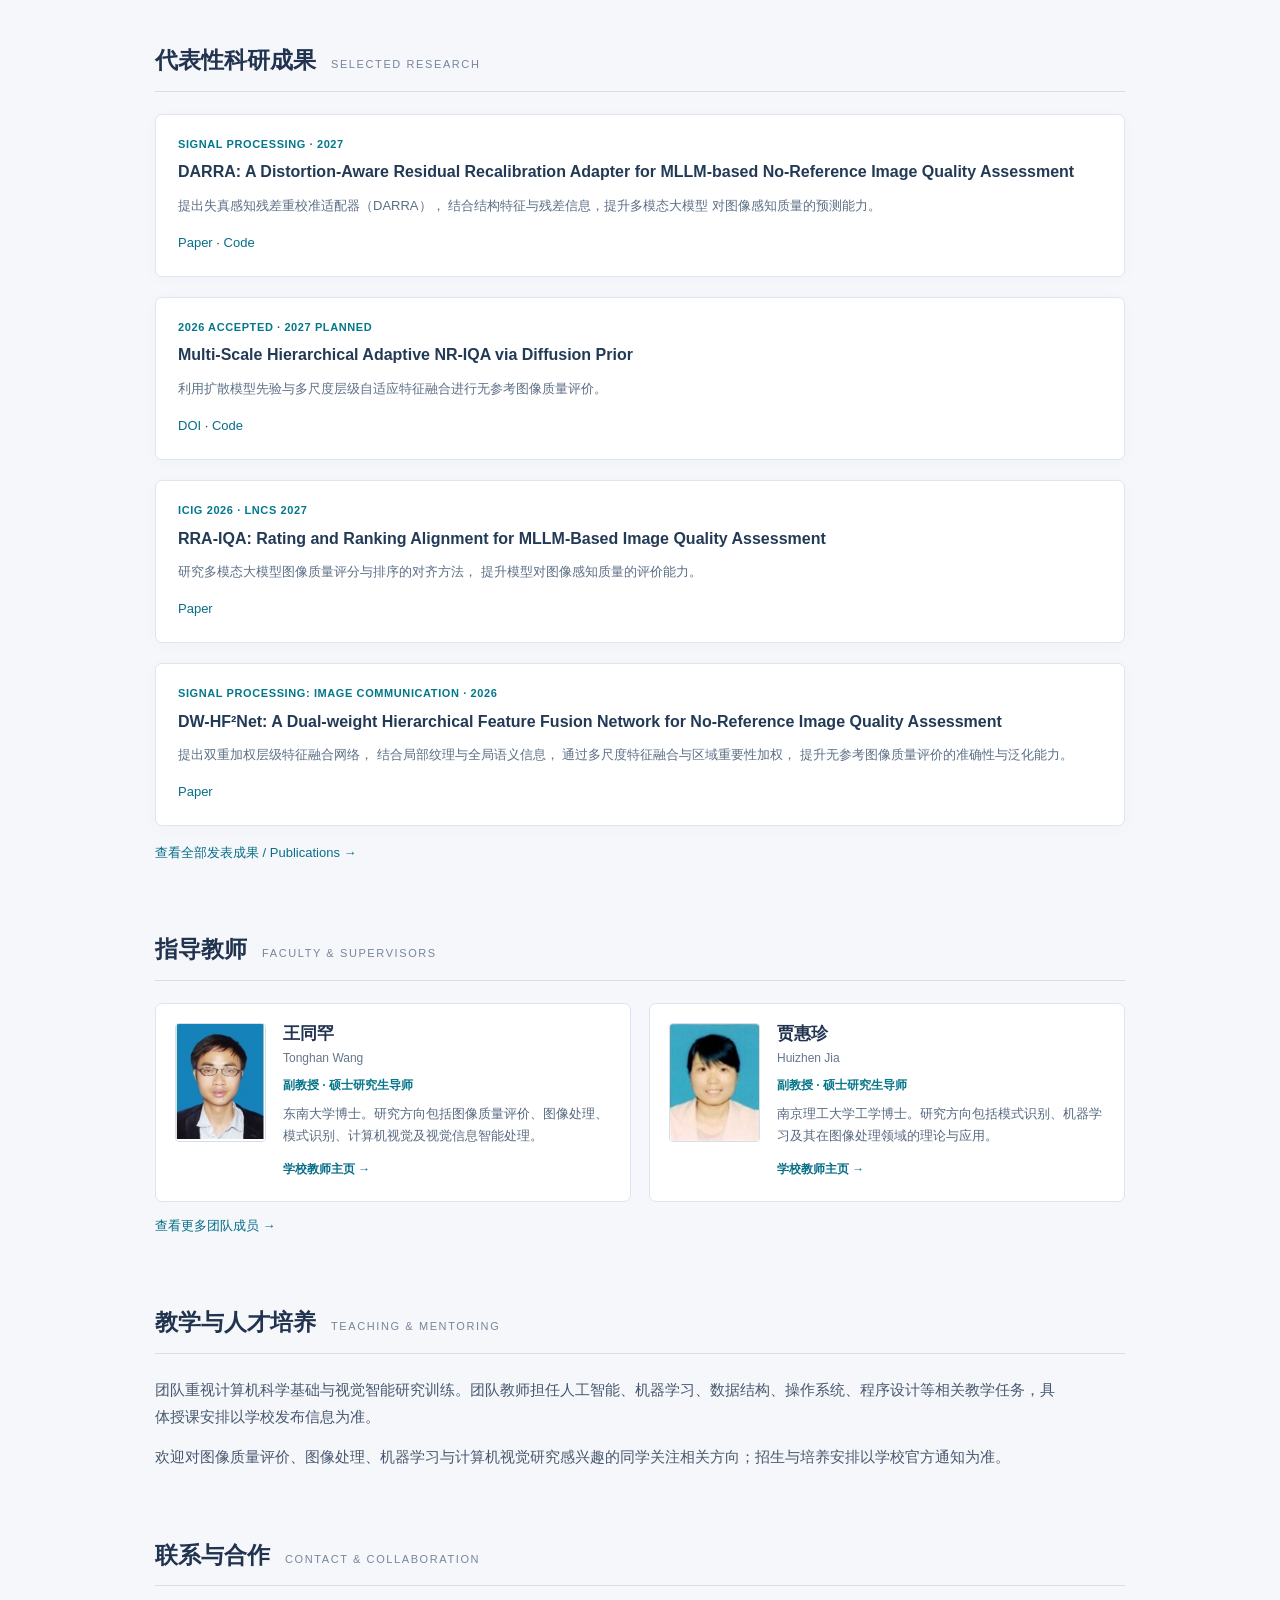
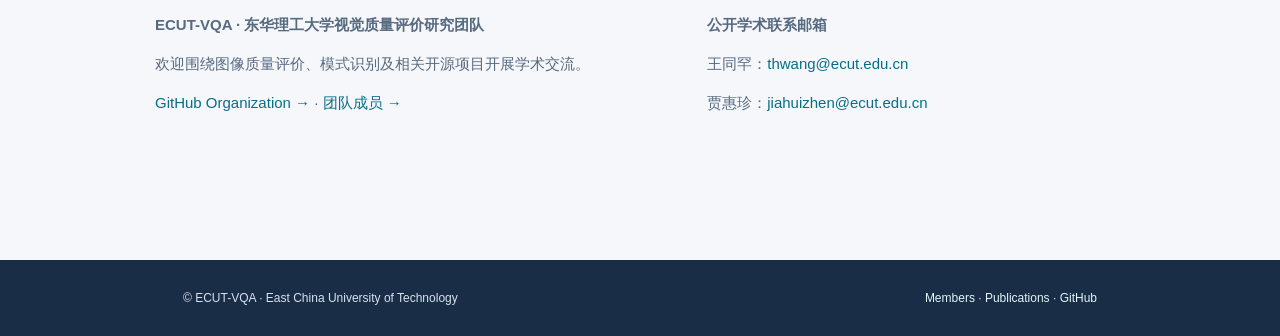
==== commit 963be798: "Update index.html" ====
--- a/index.html
+++ b/index.html
@@ -297,7 +297,37 @@
   </div>
 </article>
 
-          <article class="project"><div class="label">JVCIR · 2024</div><h3>Dual-Stream Mutually Adaptive Quality Assessment</h3><p>面向真实失真图像的双流互适应质量评价方法。</p><div class="links"><a href="https://doi.org/10.1016/j.jvcir.2024.104216">Paper</a> · <a href="https://github.com/ECUT-VQA/Dual-Stream-Mutually-Adaptive-Quality-Assessment-for-Authentic-Distortion-Image">Code</a></div></article>
+
+
+<!-- DW-HF2Net -->
+<article class="project">
+  <div class="label">
+    SIGNAL PROCESSING: IMAGE COMMUNICATION · 2026
+  </div>
+
+  <h3>
+    DW-HF²Net: A Dual-weight Hierarchical Feature
+    Fusion Network for No-Reference Image Quality Assessment
+  </h3>
+
+  <p>
+    提出双重加权层级特征融合网络，
+    结合局部纹理与全局语义信息，
+    通过多尺度特征融合与区域重要性加权，
+    提升无参考图像质量评价的准确性与泛化能力。
+  </p>
+
+  <div class="links">
+    <a href="https://doi.org/10.1016/j.image.2026.117541"
+       target="_blank"
+       rel="noopener noreferrer">
+      Paper
+    </a>
+  </div>
+</article>
+
+          
+          
         </div>
         <p style="margin:15px 0 0;font-size:13px"><a href="publications.html">查看全部发表成果 / Publications →</a></p>
       </section>
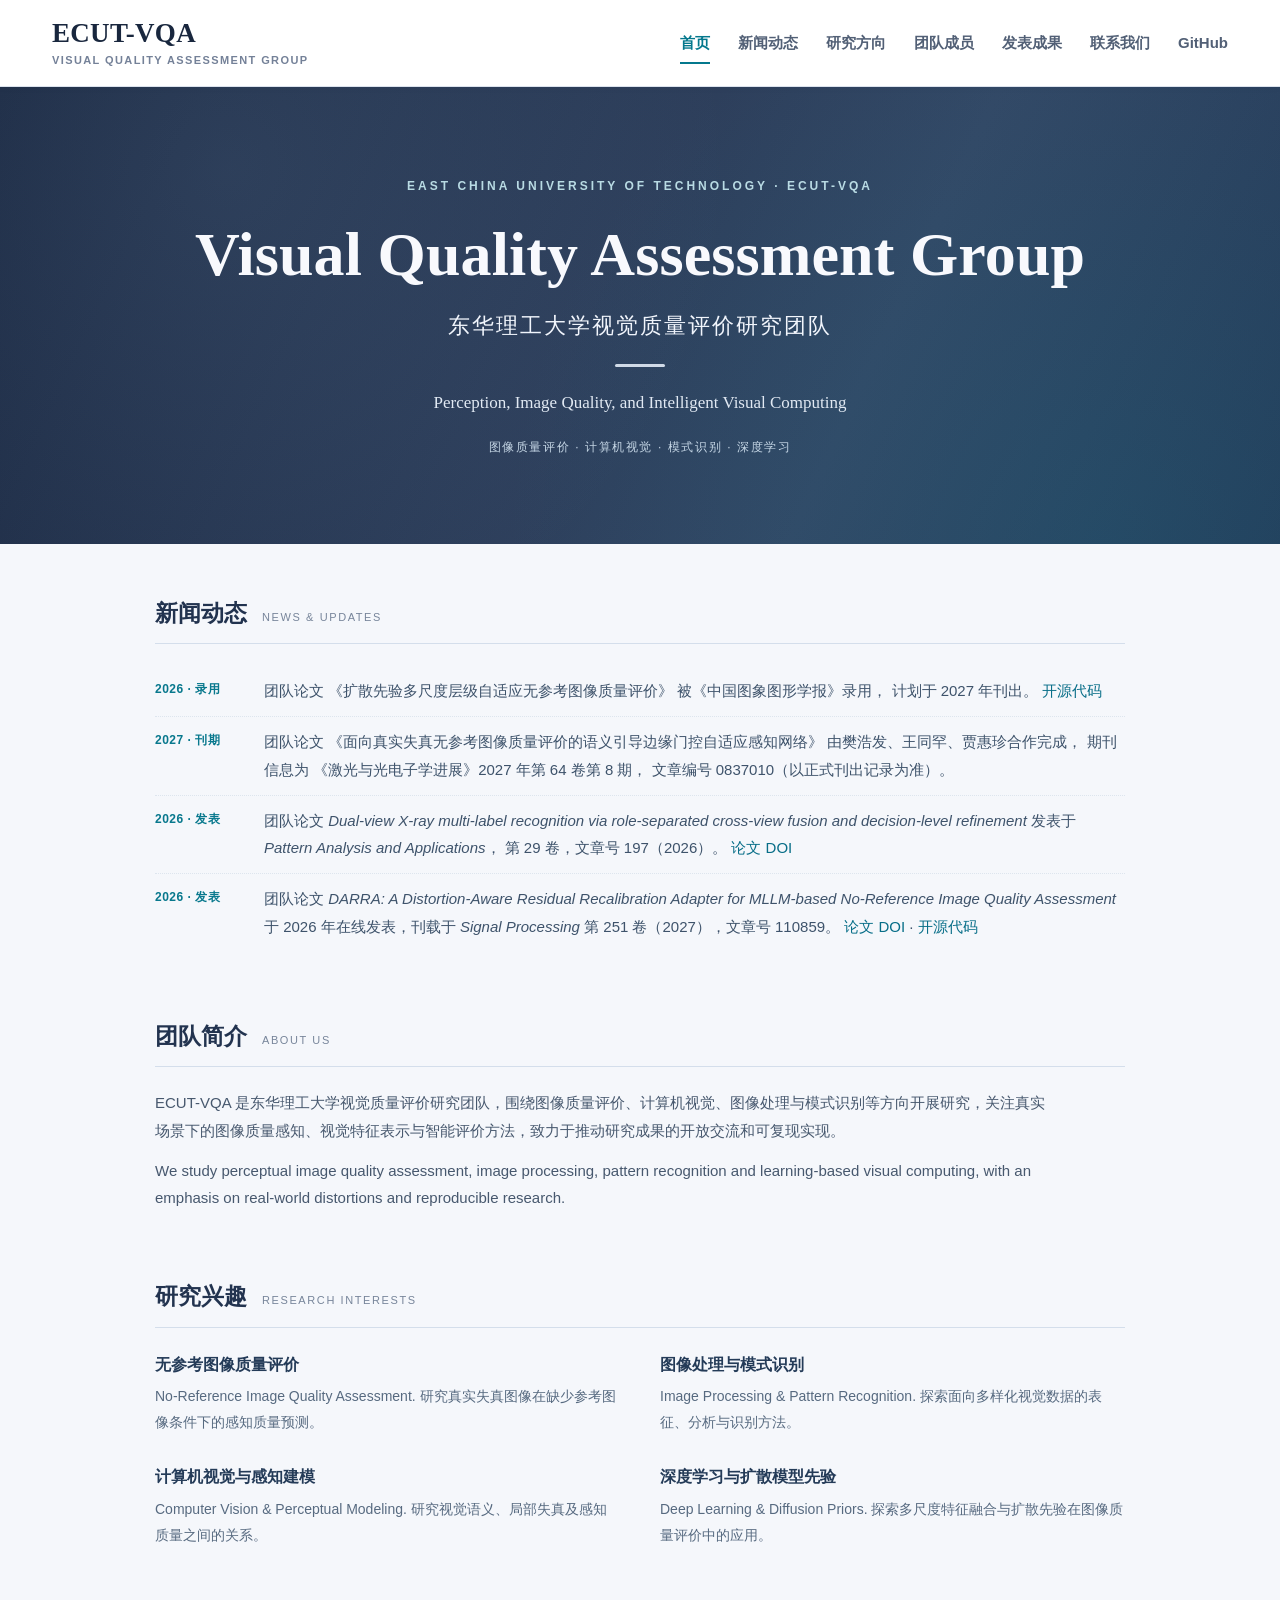
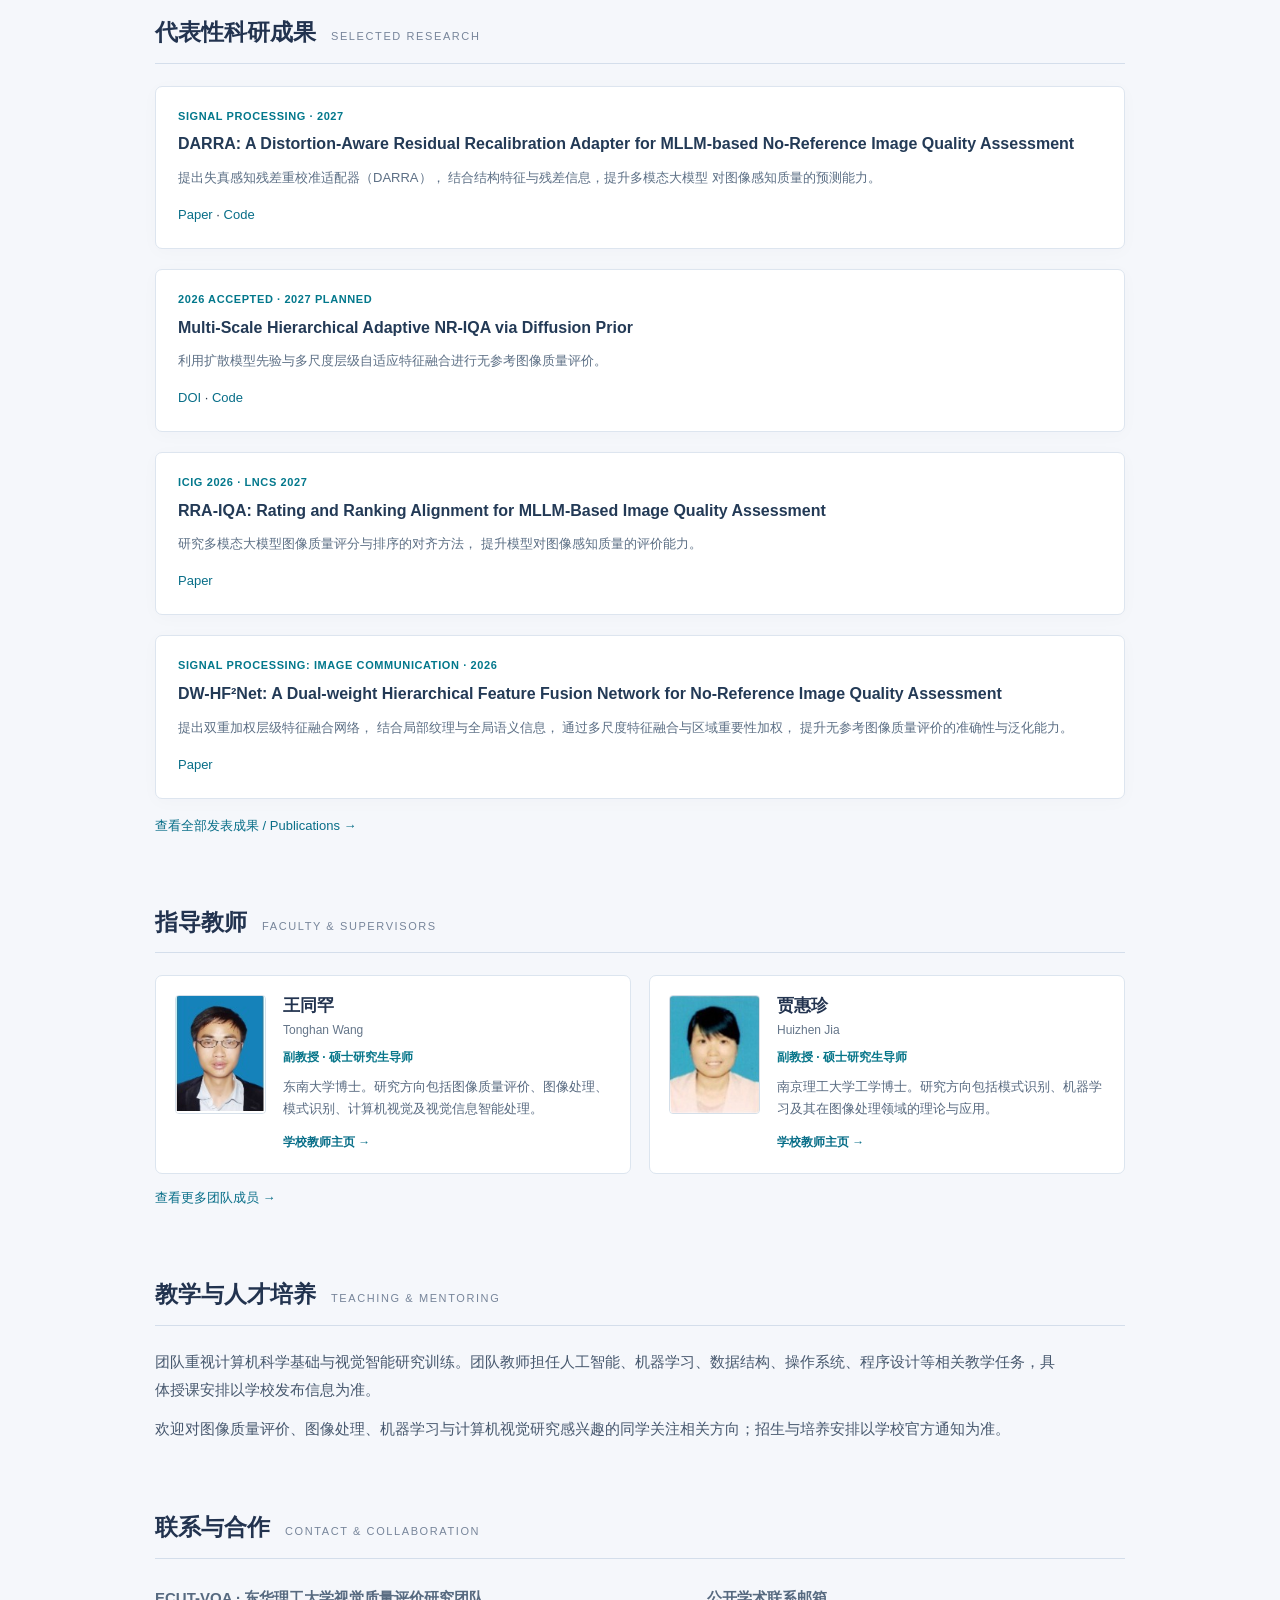
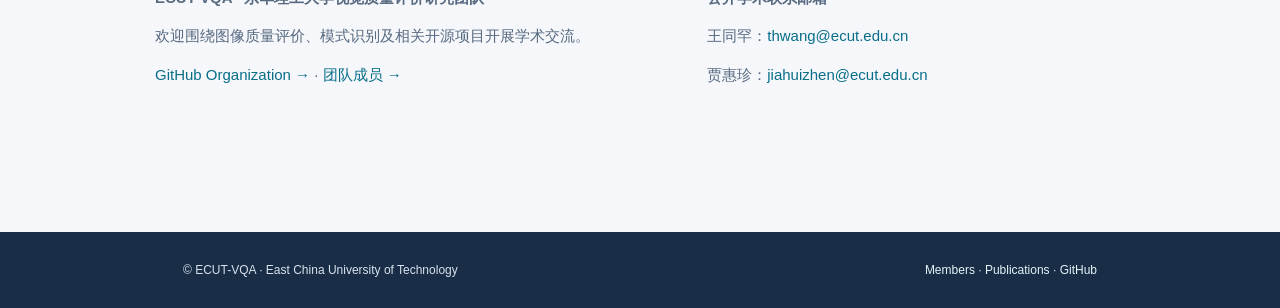
==== commit c6e4f08a: "Update index.html" ====
--- a/index.html
+++ b/index.html
@@ -186,43 +186,78 @@
     <div class="container content">
       <section class="section" id="news" aria-labelledby="news-title">
         <div class="sec-head"><h2 id="news-title">新闻动态</h2><span>News &amp; Updates</span></div>
-        <ul class="news-list">
-          
-          <li>
-            <span class="news-year">2026 · 发表</span>
-            <p>
-              团队论文
-              <em>DARRA: A Distortion-Aware Residual Recalibration Adapter for MLLM-based No-Reference Image Quality Assessment</em>
-              于 2026 年在线发表，刊载于
-              <em>Signal Processing</em> 第 251 卷（2027）。
-              <a href="https://doi.org/10.1016/j.sigpro.2026.110859">论文 DOI</a>
-              ·
-              <a href="https://github.com/ECUT-VQA/DARRA">开源代码</a>
-            </p>
-          </li>
-
-          
-          <li><span class="news-year">2026 · 录用</span><p>团队研究成果《扩散先验多尺度层级自适应无参考图像质量评价》被《中国图象图形学报》录用，计划于 2027 年刊出。<a href="https://doi.org/10.11834/jig.260455">论文 DOI</a> · <a href="https://github.com/ECUT-VQA/Diffusion-prior-multi-scale-hierarchical-adaptive-no-reference-image-quality-assessment">开源代码</a></p></li>
-          
-<li>
-  <span class="news-year">2026 · 发表</span>
-  <p>
-    团队论文
-    <em>RRA-IQA: Rating and Ranking Alignment for
-    MLLM-Based Image Quality Assessment</em>
-    收录于 ICIG 2026 国际会议，
-    发表于 Springer LNCS 第 17178 卷（2027），
-    页码 16–29。
-    <a href="https://link.springer.com/chapter/10.1007/978-981-92-7192-4_2"
-       target="_blank"
-       rel="noopener noreferrer">
-      查看论文 ↗
-    </a>
-  </p>
-</li>
-
-          <li><span class="news-year">2024 · 发表</span><p>论文 <em>Dual-stream mutually adaptive quality assessment for authentic distortion image</em> 发表于 <em>Journal of Visual Communication and Image Representation</em>。<a href="https://doi.org/10.1016/j.jvcir.2024.104216">论文 DOI</a> · <a href="https://github.com/ECUT-VQA/Dual-Stream-Mutually-Adaptive-Quality-Assessment-for-Authentic-Distortion-Image">开源代码</a></p></li>
-        </ul>
+
+<ul class="news-list">
+
+  <!-- 1. Diffusion-Prior NR-IQA -->
+  <li>
+    <span class="news-year">2026 · 录用</span>
+    <p>
+      团队论文
+      《扩散先验多尺度层级自适应无参考图像质量评价》
+      被《中国图象图形学报》录用，
+      计划于 2027 年刊出。
+      <a href="https://github.com/ECUT-VQA/Diffusion-prior-multi-scale-hierarchical-adaptive-no-reference-image-quality-assessment"
+         target="_blank" rel="noopener noreferrer">
+        开源代码
+      </a>
+    </p>
+  </li>
+
+  <!-- 2. Semantic-Guided Edge-Gated IQA -->
+  <li>
+    <span class="news-year">2027 · 刊期</span>
+    <p>
+      团队论文
+      《面向真实失真无参考图像质量评价的语义引导边缘门控自适应感知网络》
+      由樊浩发、王同罕、贾惠珍合作完成，
+      期刊信息为
+      《激光与光电子学进展》2027 年第 64 卷第 8 期，
+      文章编号 0837010（以正式刊出记录为准）。
+    </p>
+  </li>
+
+  <!-- 3. Dual-view X-ray -->
+  <li>
+    <span class="news-year">2026 · 发表</span>
+    <p>
+      团队论文
+      <em>Dual-view X-ray multi-label recognition
+      via role-separated cross-view fusion
+      and decision-level refinement</em>
+      发表于
+      <em>Pattern Analysis and Applications</em>，
+      第 29 卷，文章号 197（2026）。
+      <a href="https://doi.org/10.1007/s10044-026-01783-z"
+         target="_blank" rel="noopener noreferrer">
+        论文 DOI
+      </a>
+    </p>
+  </li>
+
+  <!-- 4. DARRA -->
+  <li>
+    <span class="news-year">2026 · 发表</span>
+    <p>
+      团队论文
+      <em>DARRA: A Distortion-Aware Residual
+      Recalibration Adapter for MLLM-based
+      No-Reference Image Quality Assessment</em>
+      于 2026 年在线发表，刊载于
+      <em>Signal Processing</em>
+      第 251 卷（2027），文章号 110859。
+      <a href="https://doi.org/10.1016/j.sigpro.2026.110859">
+        论文 DOI
+      </a>
+      ·
+      <a href="https://github.com/ECUT-VQA/DARRA">
+        开源代码
+      </a>
+    </p>
+  </li>
+
+</ul>
+
       </section>
       <section class="section" id="about" aria-labelledby="about-title">
         <div class="sec-head"><h2 id="about-title">团队简介</h2><span>About Us</span></div>
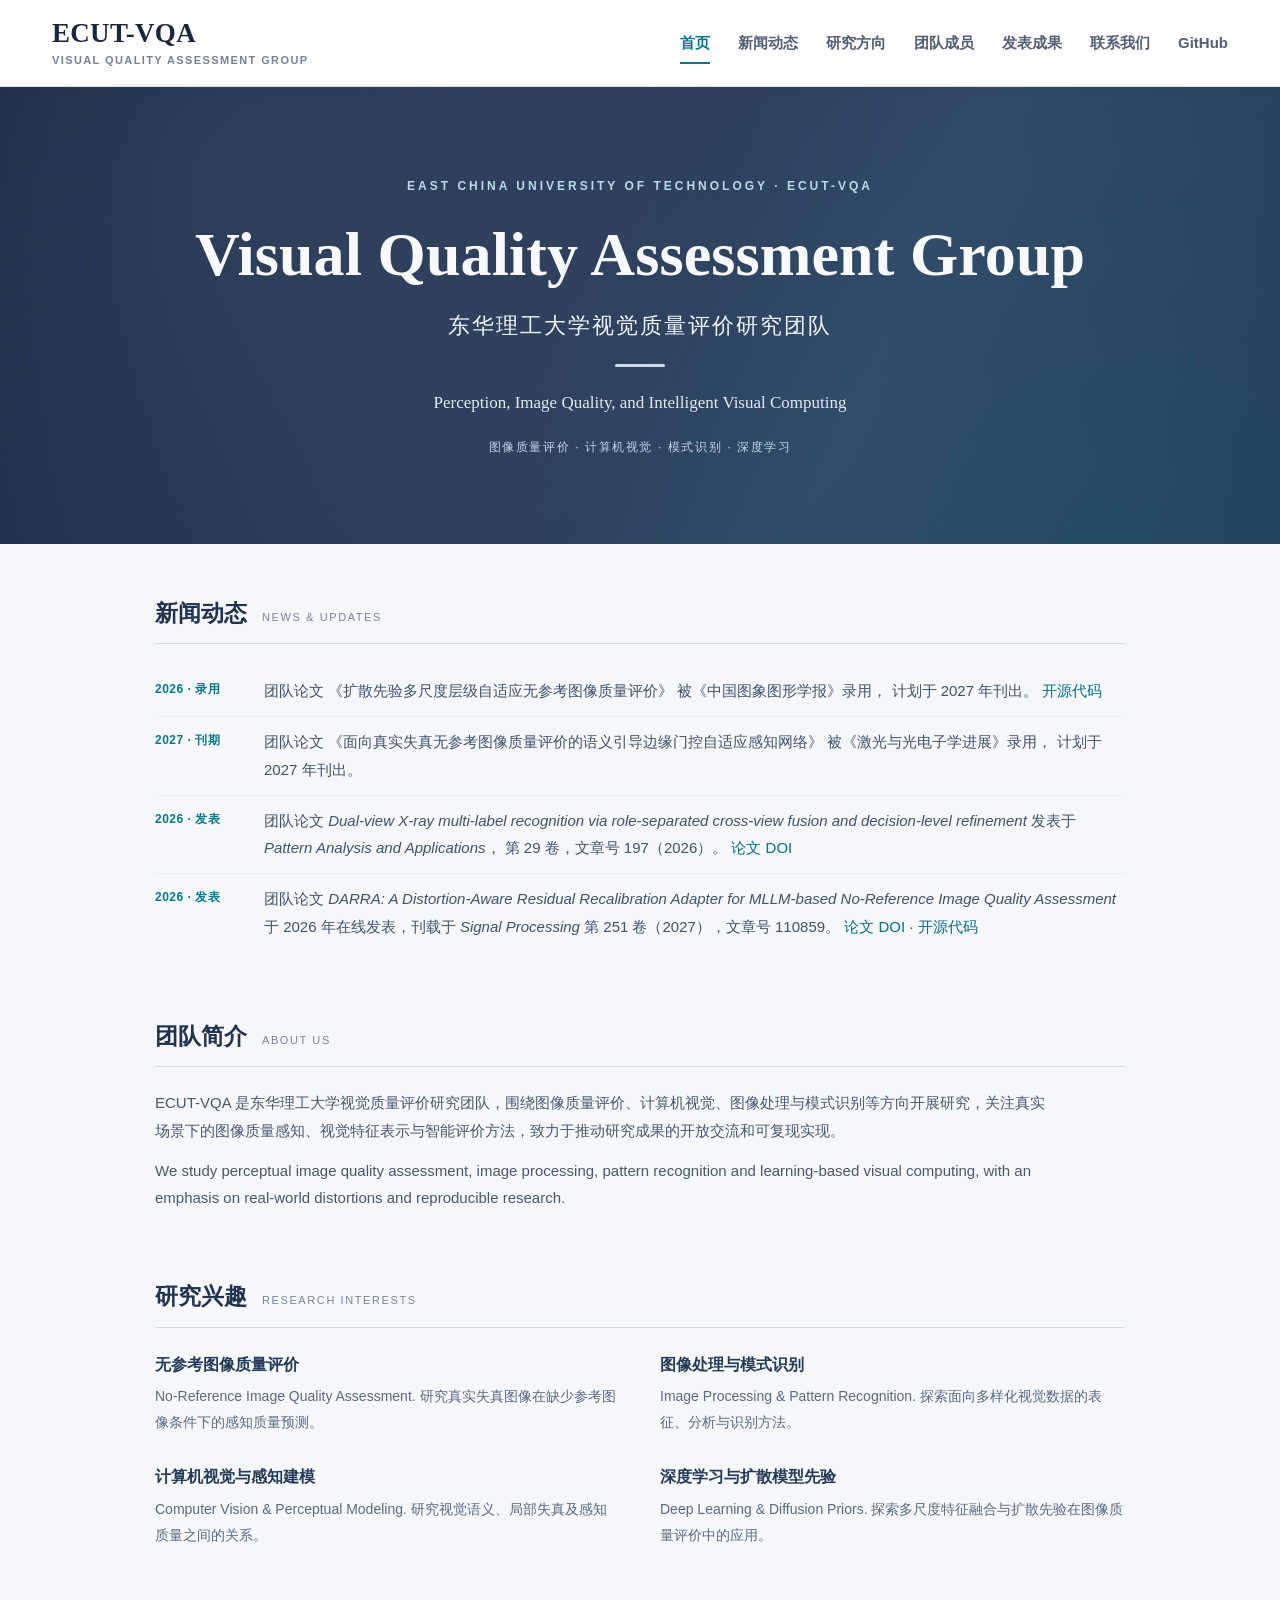
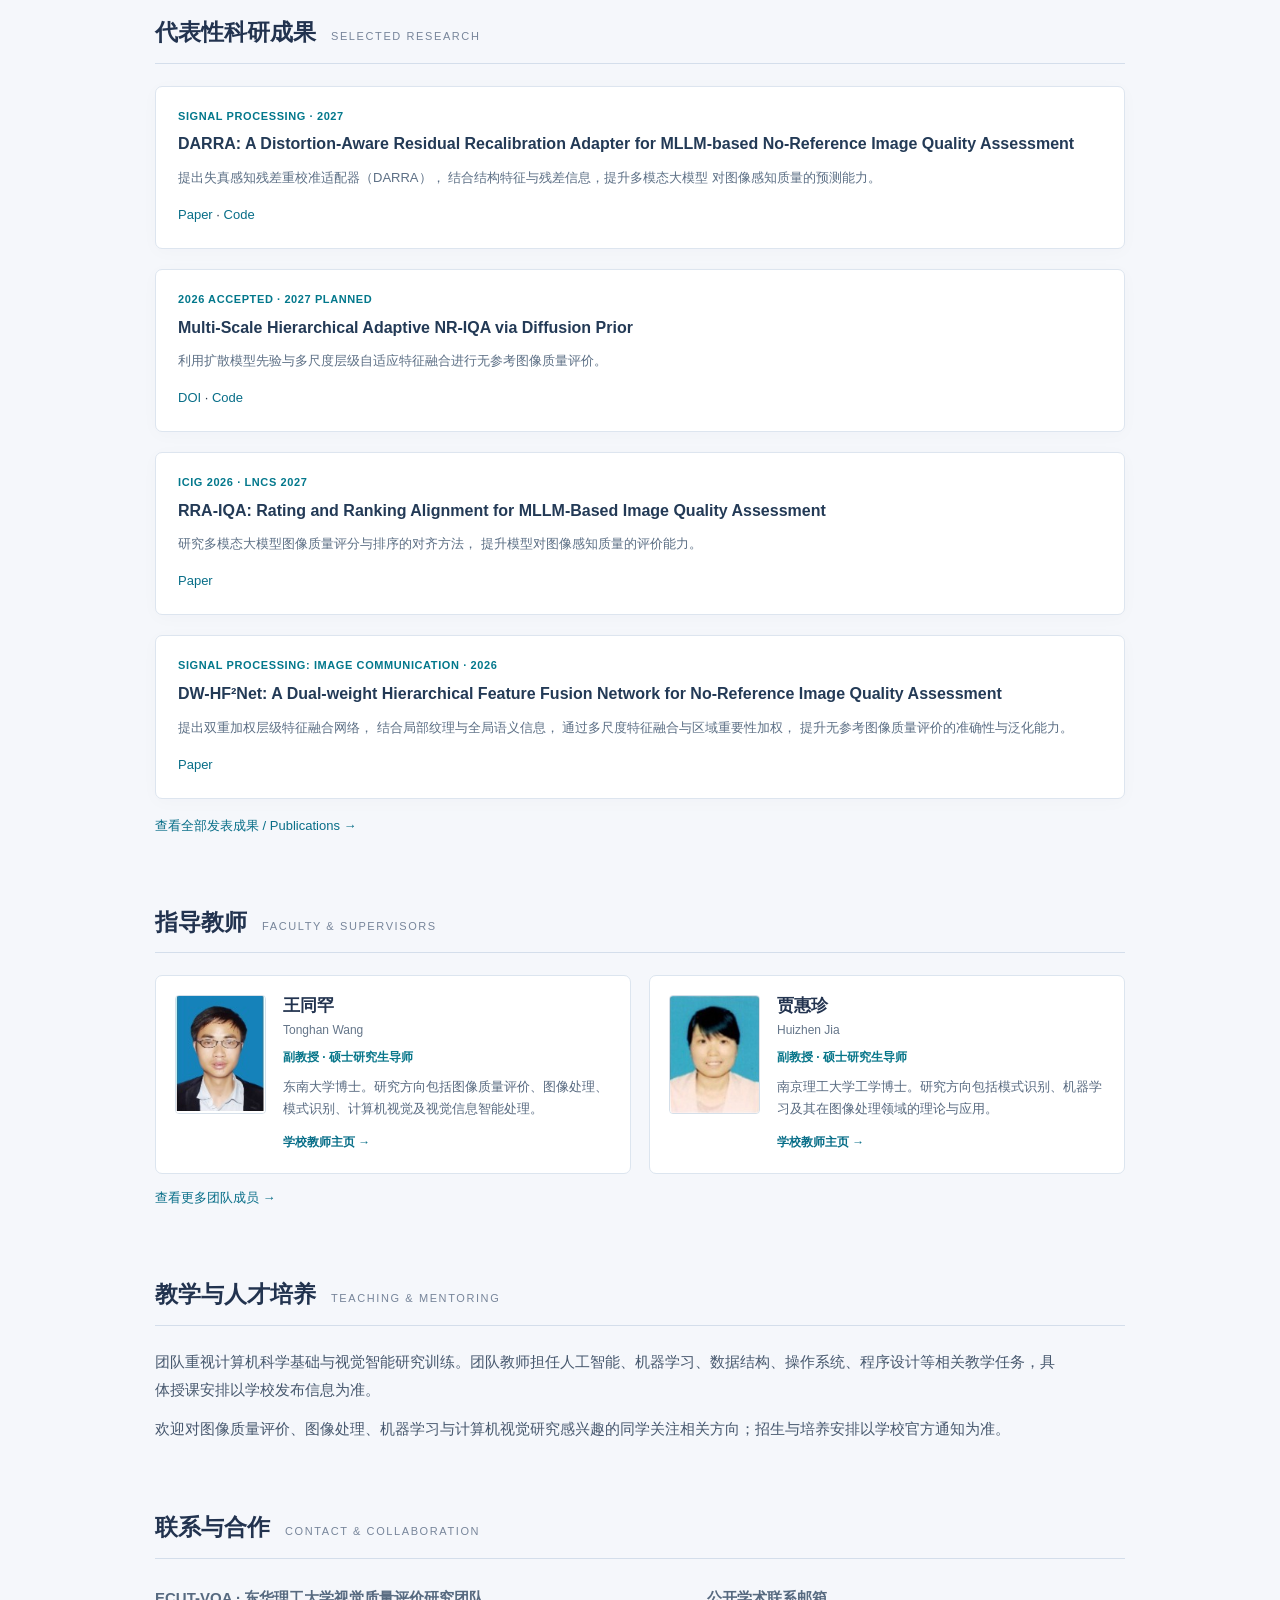
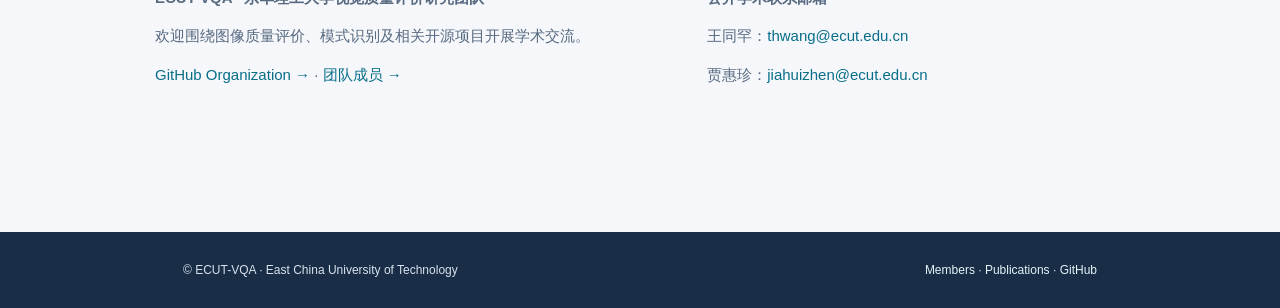
==== commit 988906cf: "Update index.html" ====
--- a/index.html
+++ b/index.html
@@ -210,10 +210,8 @@
     <p>
       团队论文
       《面向真实失真无参考图像质量评价的语义引导边缘门控自适应感知网络》
-      由樊浩发、王同罕、贾惠珍合作完成，
-      期刊信息为
-      《激光与光电子学进展》2027 年第 64 卷第 8 期，
-      文章编号 0837010（以正式刊出记录为准）。
+      被《激光与光电子学进展》录用，
+      计划于 2027 年刊出。
     </p>
   </li>
 
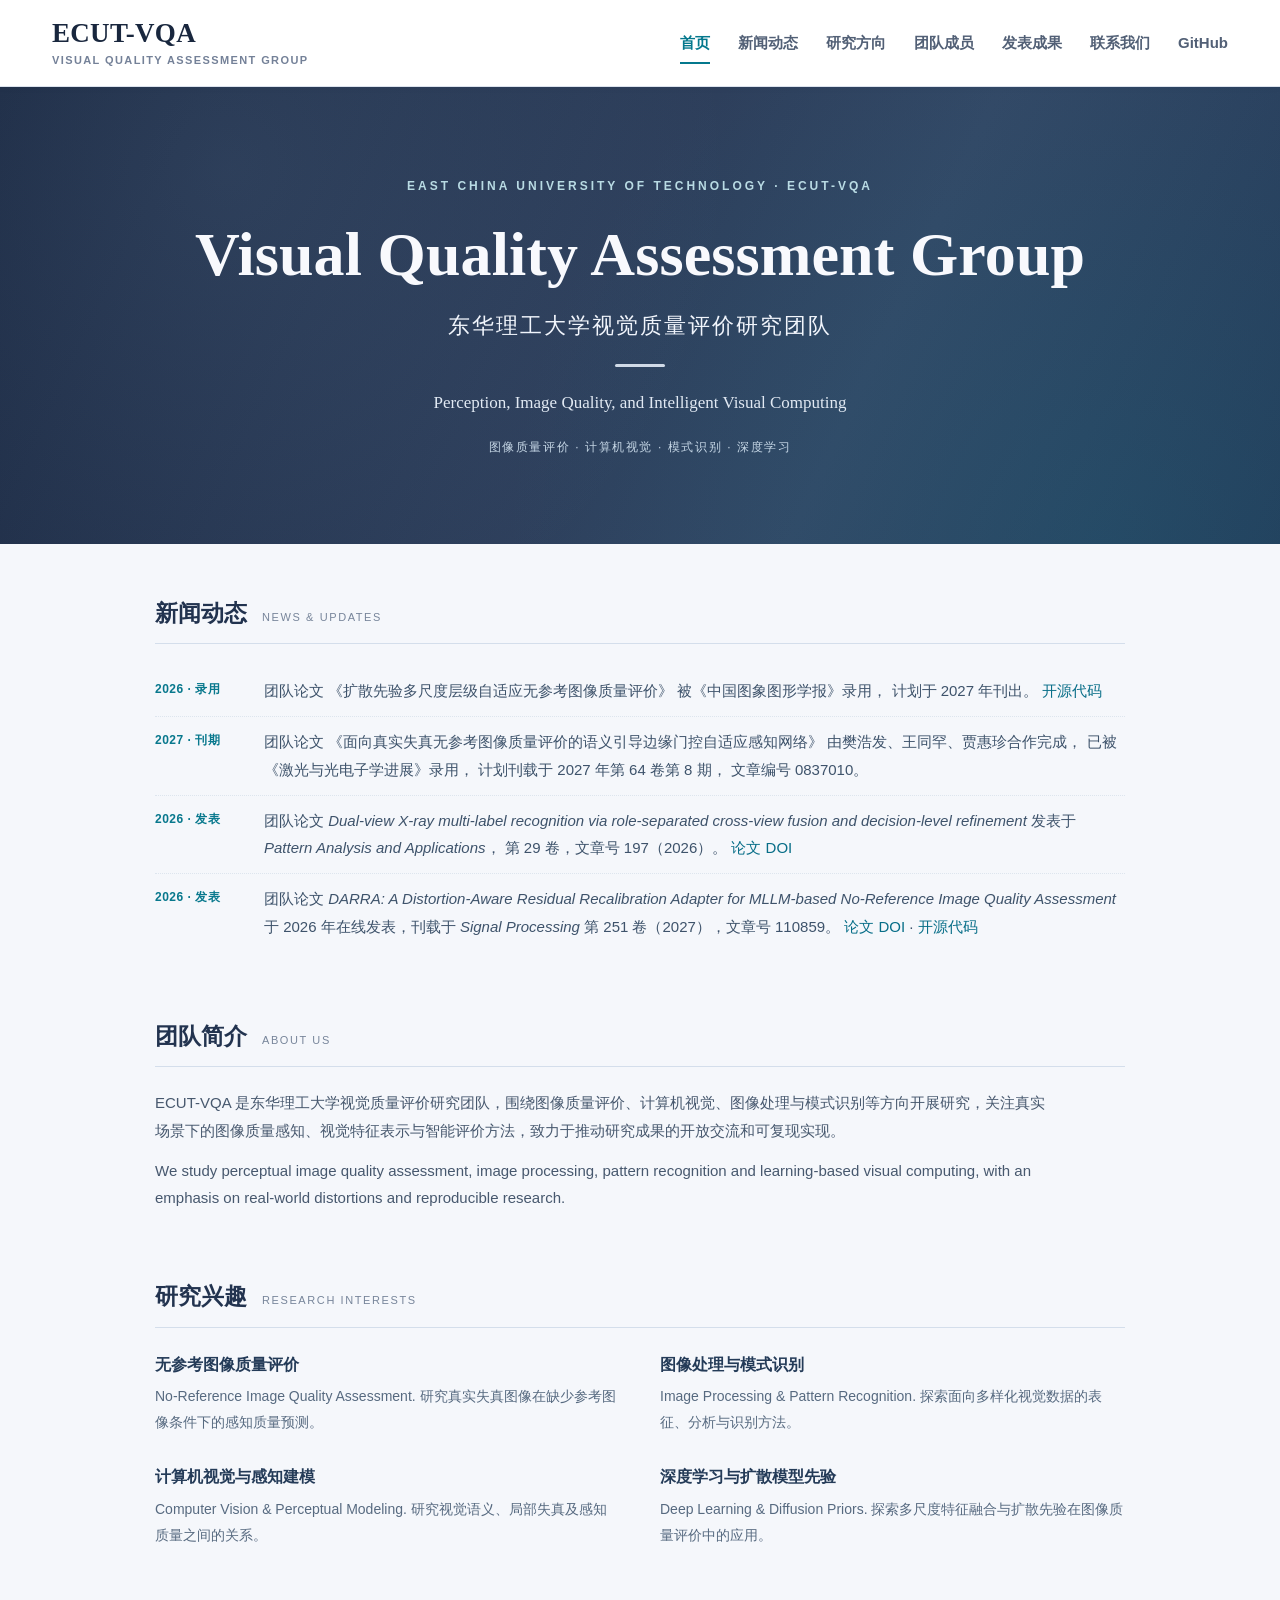
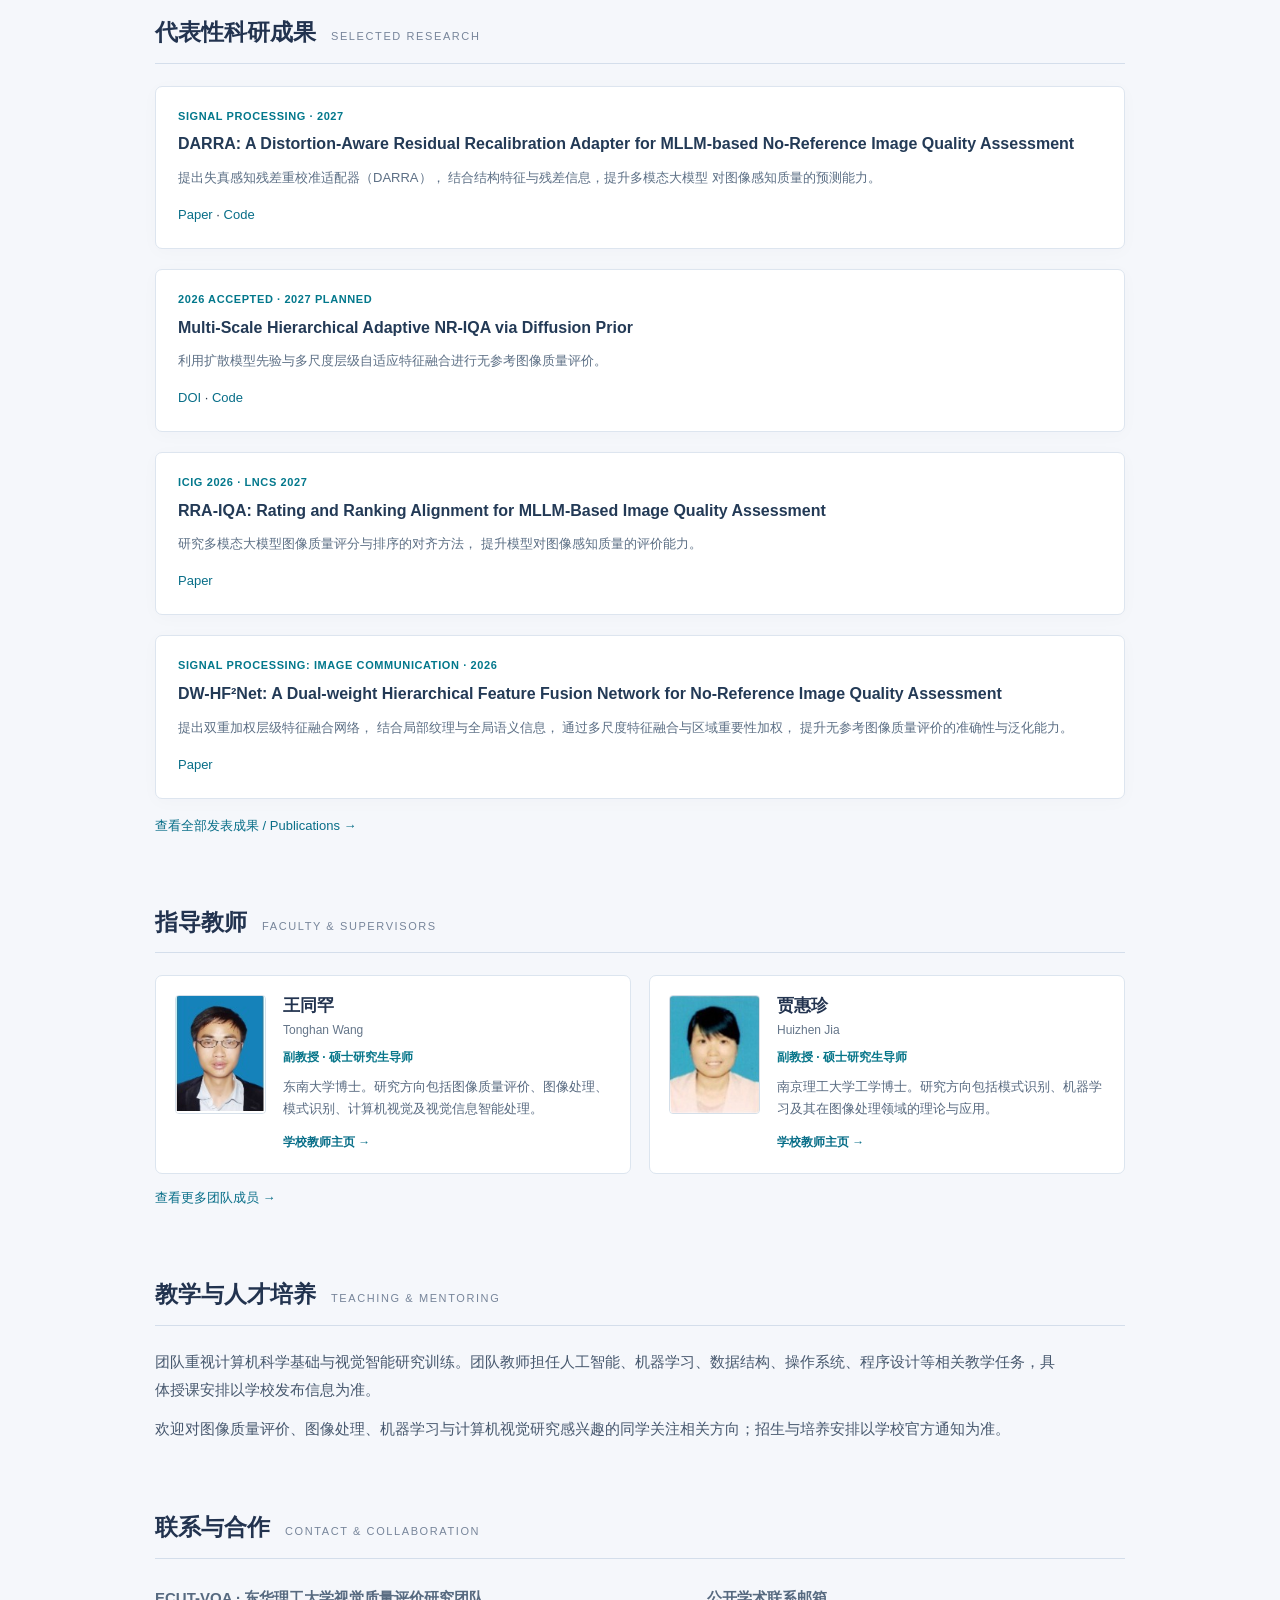
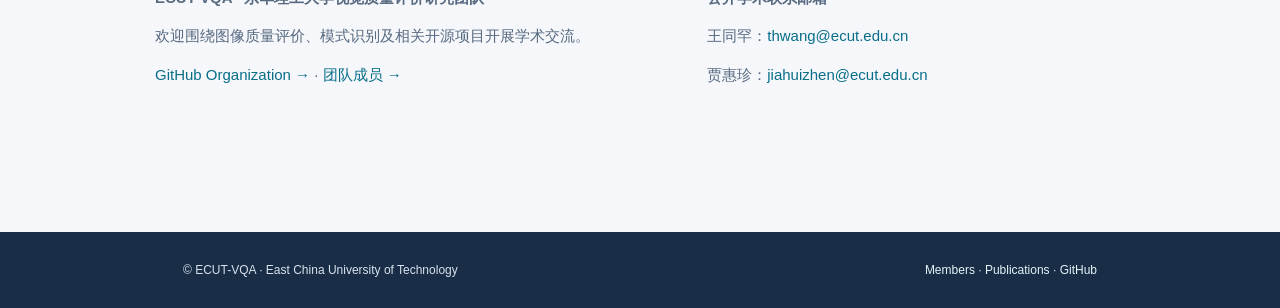
==== commit c114cd70: "Update index.html" ====
--- a/index.html
+++ b/index.html
@@ -204,16 +204,20 @@
     </p>
   </li>
 
-  <!-- 2. Semantic-Guided Edge-Gated IQA -->
-  <li>
-    <span class="news-year">2027 · 刊期</span>
-    <p>
-      团队论文
-      《面向真实失真无参考图像质量评价的语义引导边缘门控自适应感知网络》
-      被《激光与光电子学进展》录用，
-      计划于 2027 年刊出。
-    </p>
-  </li>
+  
+<!-- 2. Semantic-Guided Edge-Gated IQA -->
+<li>
+  <span class="news-year">2027 · 刊期</span>
+  <p>
+    团队论文
+    《面向真实失真无参考图像质量评价的语义引导边缘门控自适应感知网络》
+    由樊浩发、王同罕、贾惠珍合作完成，
+    已被《激光与光电子学进展》录用，
+    计划刊载于 2027 年第 64 卷第 8 期，
+    文章编号 0837010。
+  </p>
+</li>
+
 
   <!-- 3. Dual-view X-ray -->
   <li>
